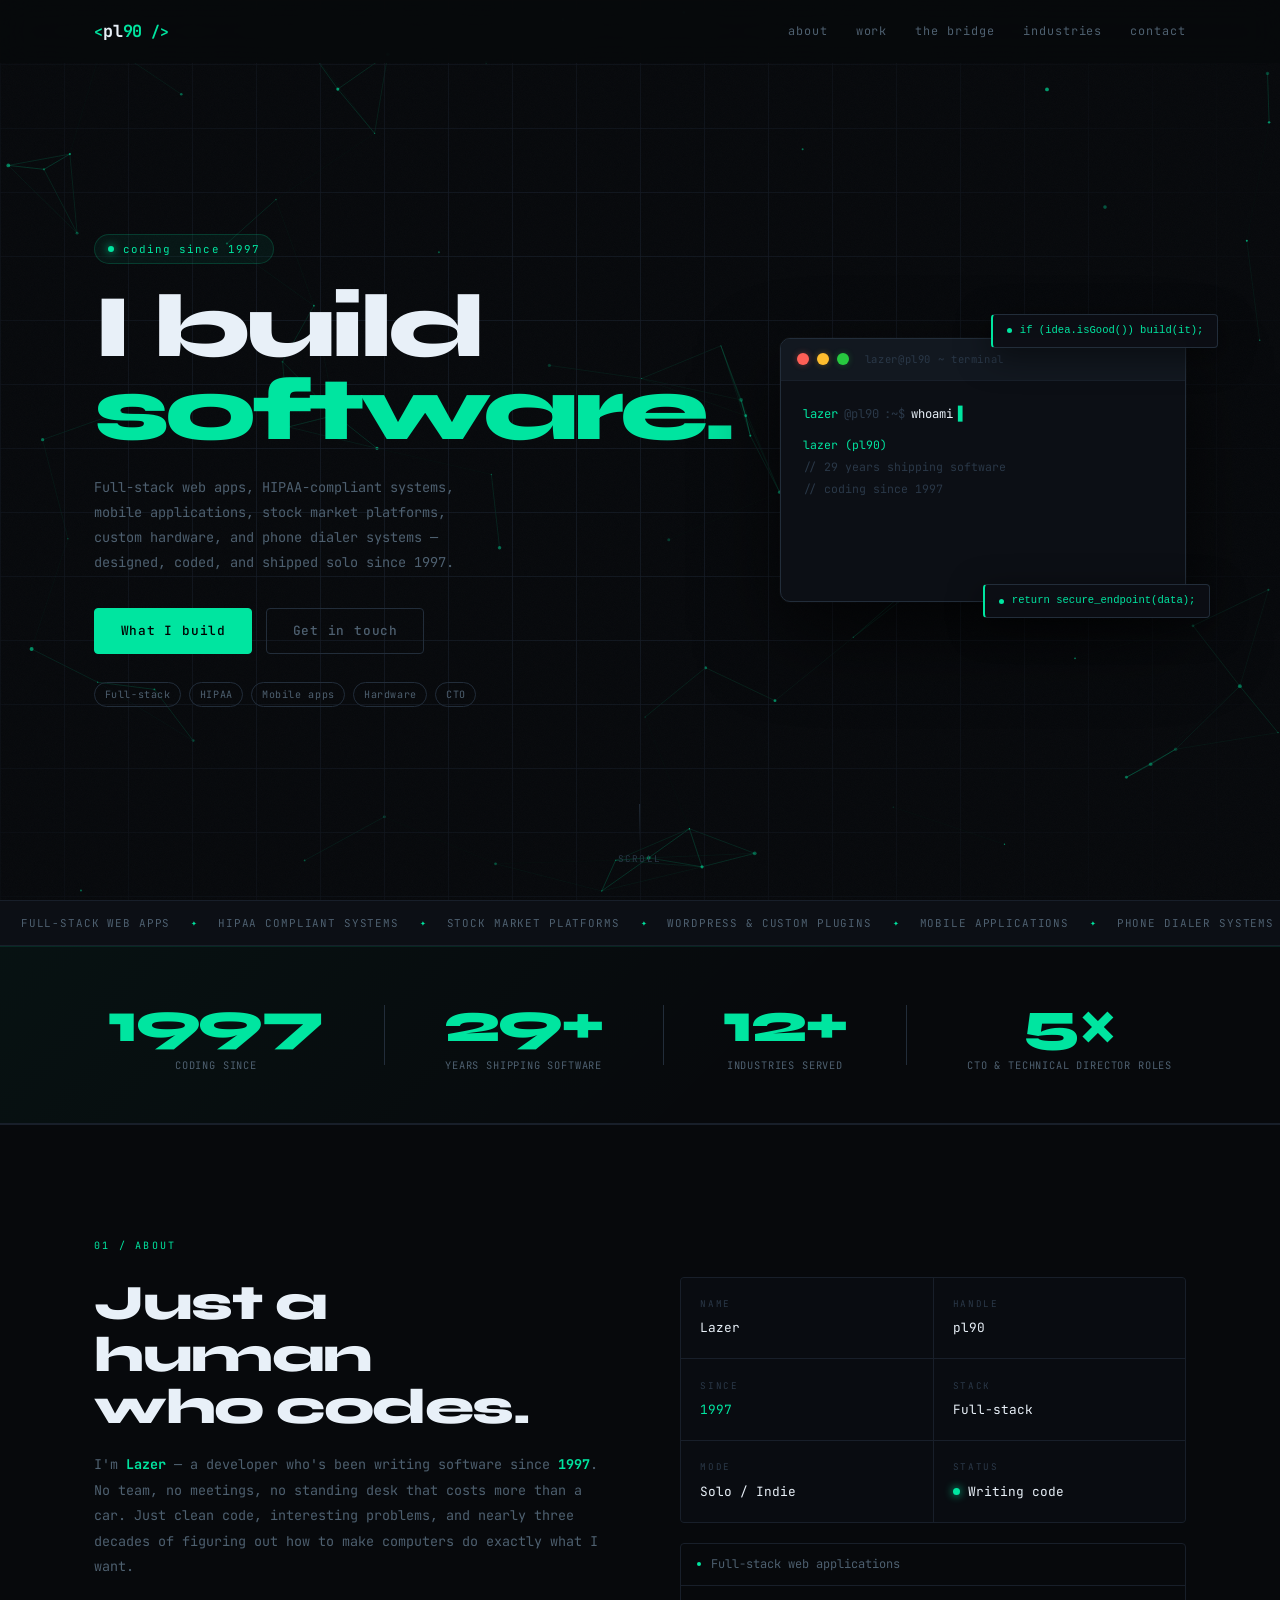
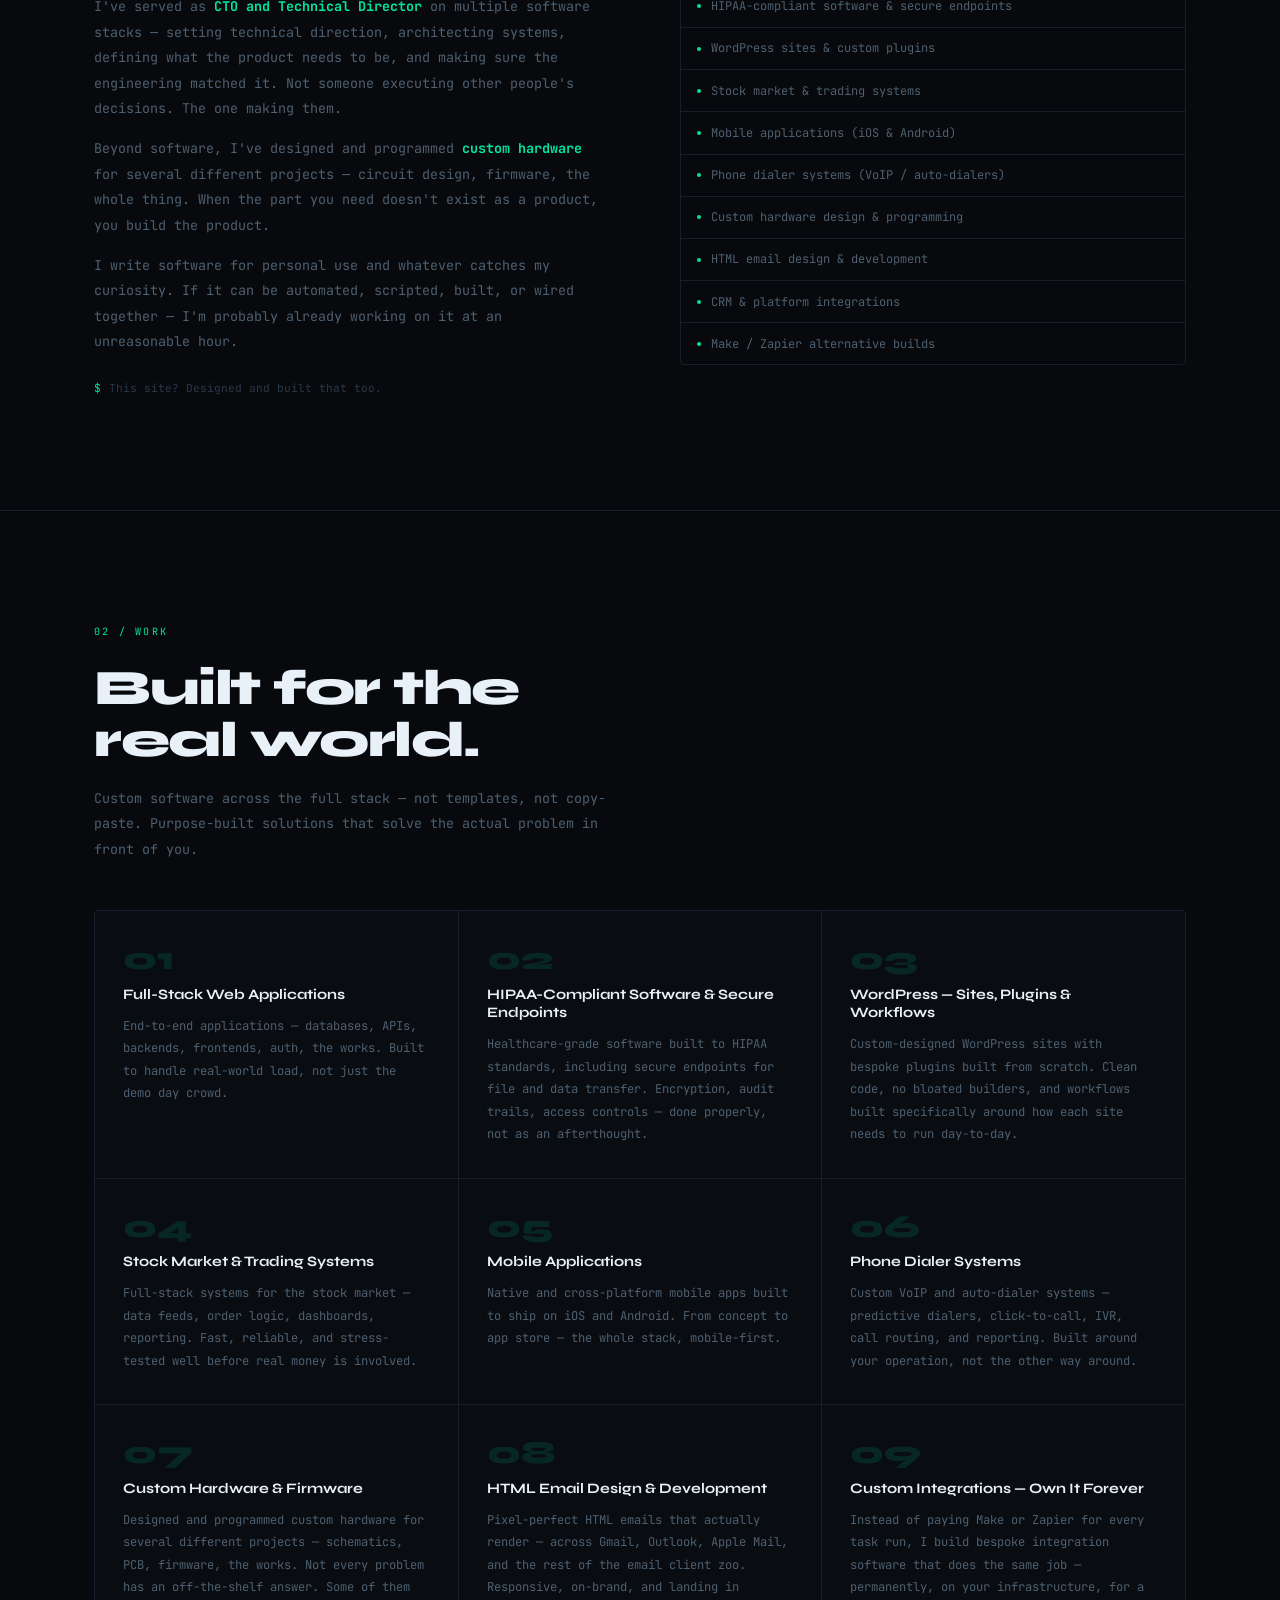
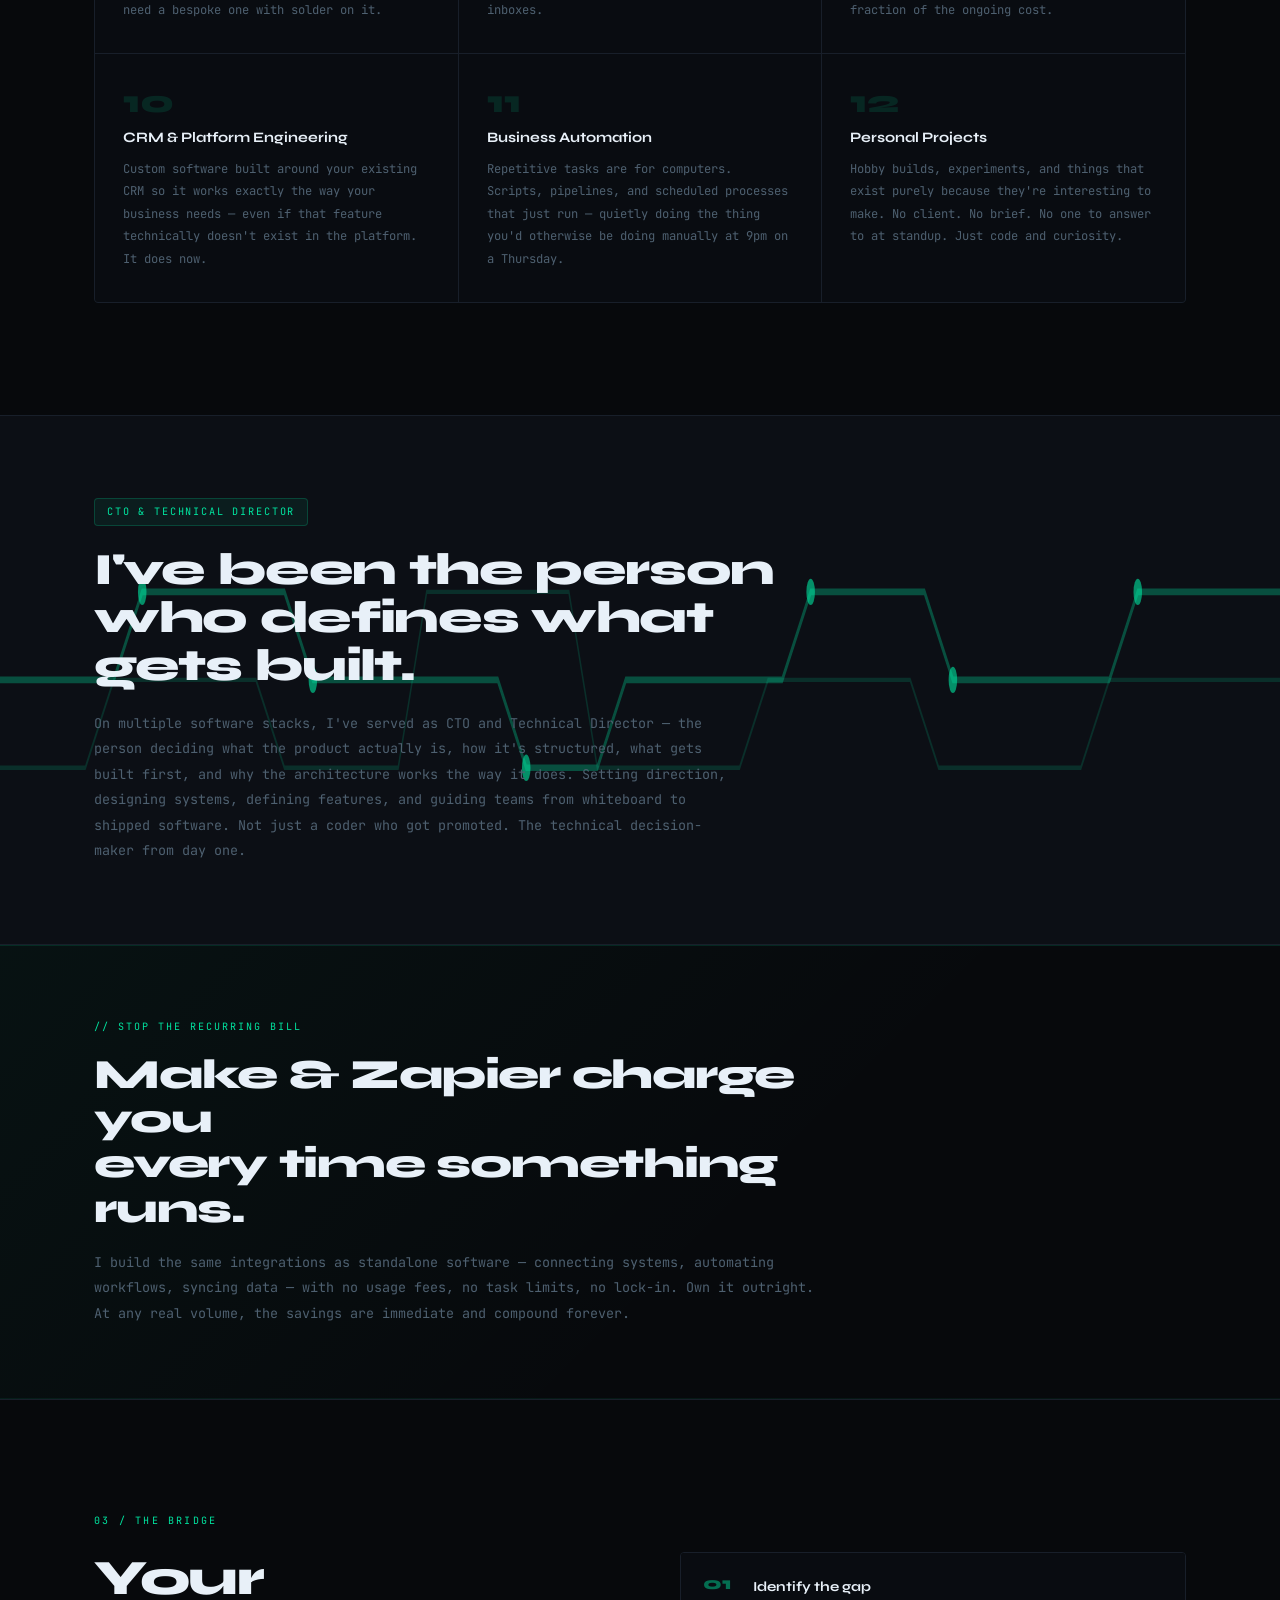
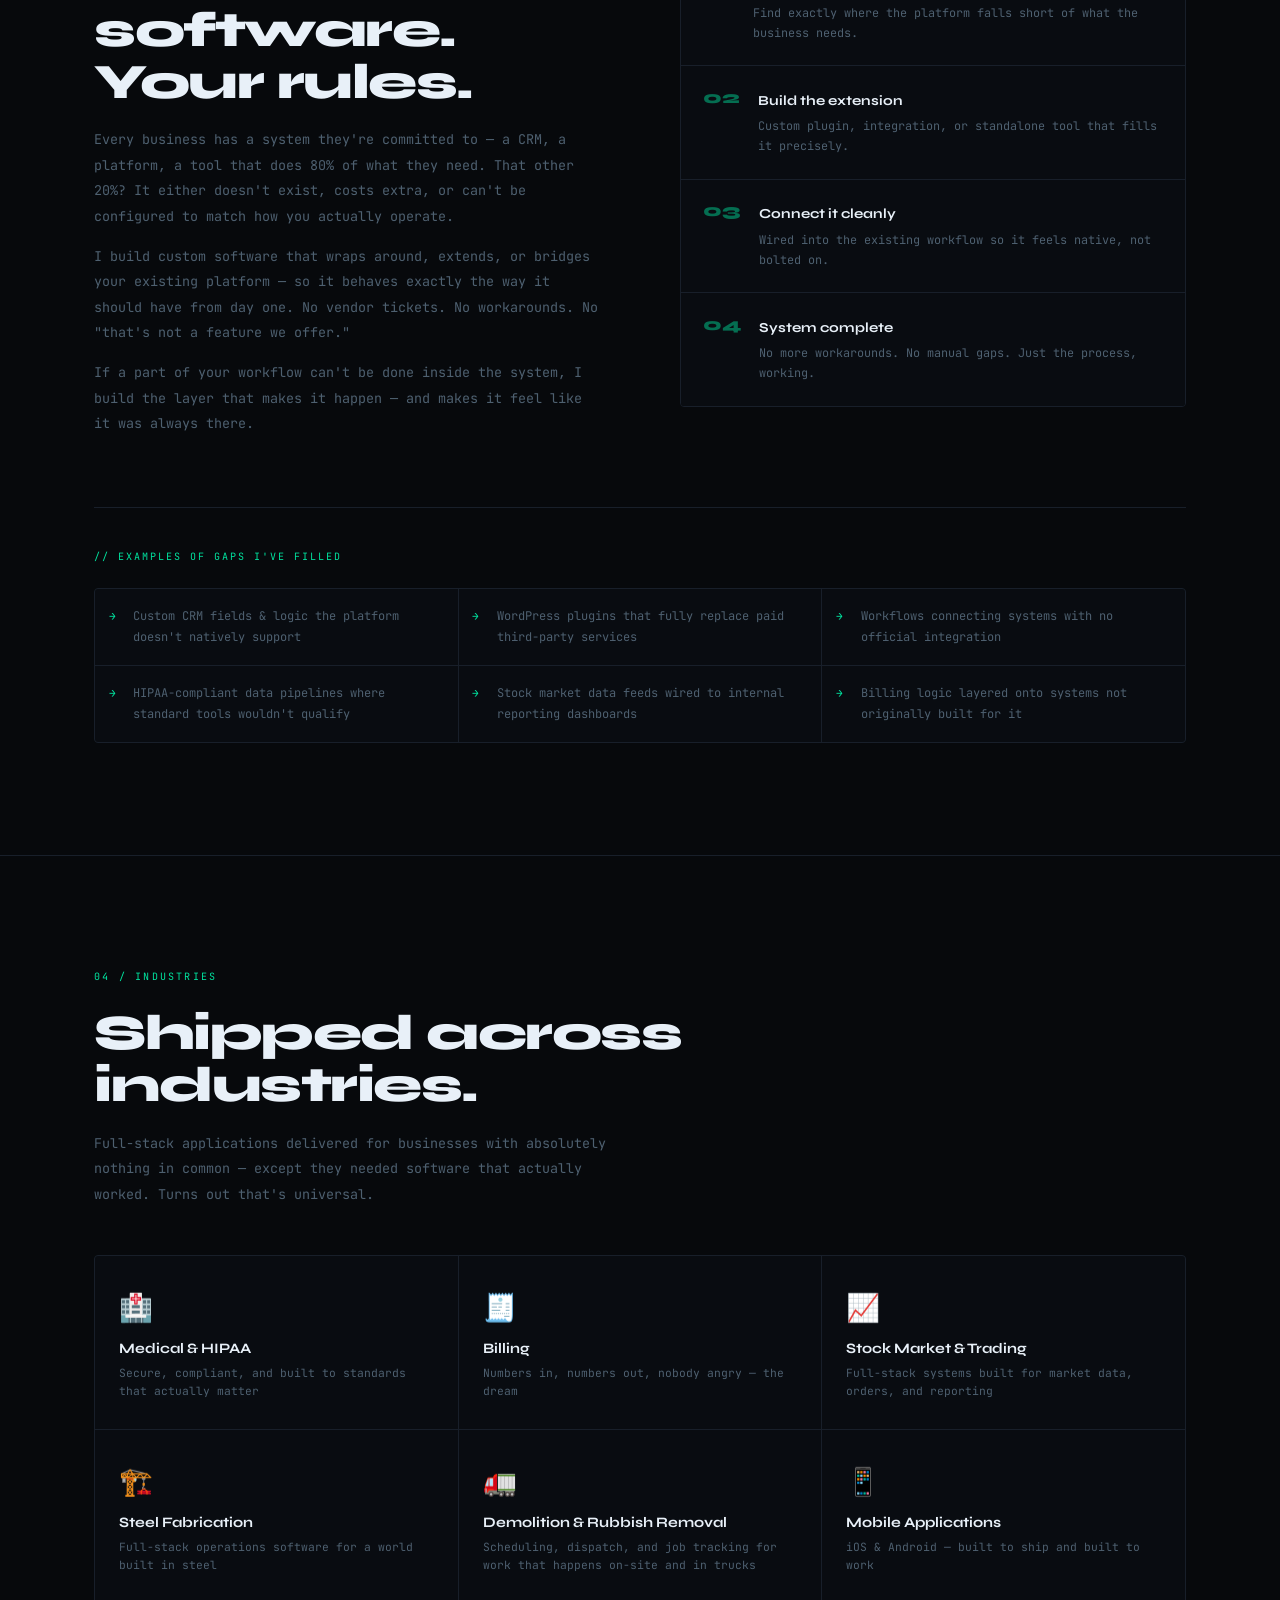
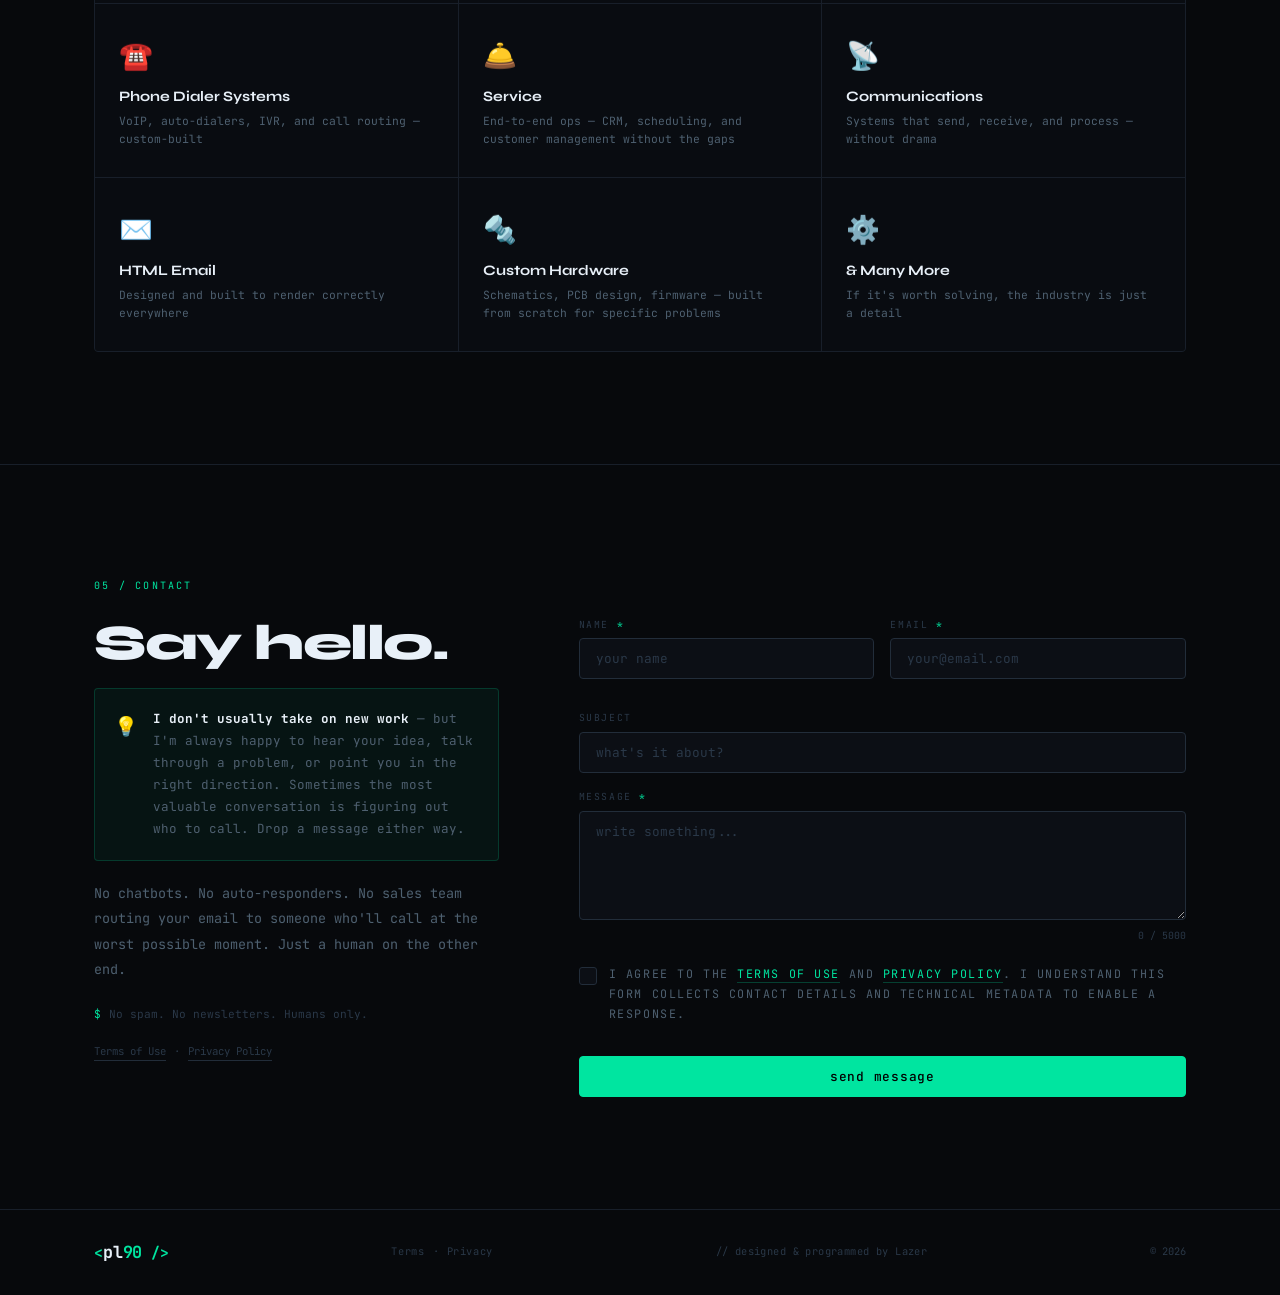
==== index.html @ 807be9b8 "Add files via upload" ====
<!DOCTYPE html>
<html lang="en">
<head>
  <meta charset="UTF-8" />
  <meta name="viewport" content="width=device-width, initial-scale=1.0" />
  <meta name="description" content="Lazer (pl90) — Software developer since 1997. Full-stack, HIPAA-compliant, WordPress, stock market systems, mobile apps, phone dialers, custom hardware, and CTO." />
  <meta property="og:type"        content="website" />
  <meta property="og:url"         content="https://pl90.com/" />
  <meta property="og:title"       content="pl90 — Lazer" />
  <meta property="og:description" content="Software developer since 1997. Full-stack, HIPAA-compliant, mobile apps, stock market systems, phone dialers, custom hardware, and CTO." />
  <meta name="twitter:card"        content="summary" />
  <meta name="twitter:title"       content="pl90 — Lazer" />
  <meta name="twitter:description" content="Software developer since 1997. Full-stack web apps, HIPAA systems, mobile, hardware, dialers, and CTO across multiple stacks." />
  <title>pl90 — Lazer</title>
  <link rel="stylesheet" href="style.css" />
  <link rel="preconnect" href="https://fonts.googleapis.com" />
  <link rel="preconnect" href="https://fonts.gstatic.com" crossorigin />
  <link href="https://fonts.googleapis.com/css2?family=JetBrains+Mono:ital,wght@0,300;0,400;0,500;0,700;1,400&family=Syne:wght@400;600;700;800&display=swap" rel="stylesheet" />
</head>
<body>

  <div class="noise" aria-hidden="true"></div>

  <!-- ══════ HEADER ══════ -->
  <header class="header" id="header">
    <div class="header-inner">
      <a href="index.html" class="logo" aria-label="pl90 — home">
        <span class="l-bracket">&lt;</span><span class="l-name">pl<span class="l-num">90</span></span><span class="l-bracket">&nbsp;/&gt;</span>
      </a>
      <nav class="nav" aria-label="Main">
        <a href="#about"      class="nav-link">about</a>
        <a href="#work"       class="nav-link">work</a>
        <a href="#bridge"     class="nav-link">the bridge</a>
        <a href="#industries" class="nav-link">industries</a>
        <a href="#contact"    class="nav-link">contact</a>
      </nav>
      <button class="burger" id="burger" aria-label="Toggle menu" aria-expanded="false" aria-controls="mobileMenu">
        <span></span><span></span><span></span>
      </button>
    </div>
    <div class="mobile-menu" id="mobileMenu" aria-hidden="true">
      <a href="#about"      class="ml">about</a>
      <a href="#work"       class="ml">work</a>
      <a href="#bridge"     class="ml">the bridge</a>
      <a href="#industries" class="ml">industries</a>
      <a href="#contact"    class="ml">contact</a>
    </div>
  </header>

  <main>

  <!-- ══════ HERO ══════ -->
  <section class="hero" id="top">
    <!-- Particle network canvas -->
    <canvas class="hero-canvas" id="heroCanvas" aria-hidden="true"></canvas>
    <!-- Subtle grid overlay -->
    <div class="hero-grid" aria-hidden="true"></div>

    <div class="hero-inner">
      <div class="hero-left">
        <div class="hero-badge reveal">
          <span class="badge-dot"></span>
          <span>coding since 1997</span>
        </div>

        <h1 class="hero-title reveal">
          <span class="ht-white">I build</span>
          <span class="ht-accent">software.</span>
        </h1>

        <p class="hero-sub reveal">
          Full-stack web apps, HIPAA-compliant systems, mobile applications,
          stock market platforms, custom hardware, and phone dialer systems —
          designed, coded, and shipped solo since 1997.
        </p>

        <div class="hero-cta reveal">
          <a href="#work"    class="btn btn-primary">What I build</a>
          <a href="#contact" class="btn btn-ghost">Get in touch</a>
        </div>

        <div class="hero-chips reveal">
          <span class="chip">Full-stack</span>
          <span class="chip">HIPAA</span>
          <span class="chip">Mobile apps</span>
          <span class="chip">Hardware</span>
          <span class="chip">CTO</span>
        </div>
      </div>

      <div class="hero-right reveal">
        <!-- Terminal -->
        <div class="terminal-window">
          <div class="term-chrome">
            <span class="tc-dot r"></span>
            <span class="tc-dot y"></span>
            <span class="tc-dot g"></span>
            <span class="tc-title">lazer@pl90 ~ terminal</span>
          </div>
          <div class="term-body">
            <div class="term-prompt">
              <span class="tp-user">lazer</span><span class="tp-dim">@pl90</span><span class="tp-dim">:~$</span>
              <span id="typedCmd" class="tp-cmd"></span><span id="termCursor" class="tp-cur">▋</span>
            </div>
            <div class="term-output" id="termOutput"></div>
          </div>
        </div>
        <!-- Floating code snippet -->
        <div class="code-float code-float--1 reveal-delay">
          <span class="cf-dot"></span>
          <code>if (idea.isGood()) build(it);</code>
        </div>
        <div class="code-float code-float--2 reveal-delay">
          <span class="cf-dot"></span>
          <code>return secure_endpoint(data);</code>
        </div>
      </div>
    </div>

    <!-- Scroll indicator -->
    <div class="scroll-hint" aria-hidden="true">
      <span class="sh-line"></span>
      <span class="sh-label">scroll</span>
    </div>
  </section>

  <!-- ══════ MARQUEE ══════ -->
  <div class="marquee-wrap" aria-hidden="true">
    <div class="marquee-track">
      <span class="mq">Full-Stack Web Apps</span><span class="mq-sep">✦</span>
      <span class="mq">HIPAA Compliant Systems</span><span class="mq-sep">✦</span>
      <span class="mq">Stock Market Platforms</span><span class="mq-sep">✦</span>
      <span class="mq">WordPress &amp; Custom Plugins</span><span class="mq-sep">✦</span>
      <span class="mq">Mobile Applications</span><span class="mq-sep">✦</span>
      <span class="mq">Phone Dialer Systems</span><span class="mq-sep">✦</span>
      <span class="mq">Custom Hardware Programming</span><span class="mq-sep">✦</span>
      <span class="mq">HTML Email Design</span><span class="mq-sep">✦</span>
      <span class="mq">Zapier / Make Alternatives</span><span class="mq-sep">✦</span>
      <span class="mq">CTO &amp; Technical Director</span><span class="mq-sep">✦</span>
      <span class="mq">Secure File Transfer</span><span class="mq-sep">✦</span>
      <span class="mq">Business Automation</span><span class="mq-sep">✦</span>
      <!-- duplicate for loop -->
      <span class="mq">Full-Stack Web Apps</span><span class="mq-sep">✦</span>
      <span class="mq">HIPAA Compliant Systems</span><span class="mq-sep">✦</span>
      <span class="mq">Stock Market Platforms</span><span class="mq-sep">✦</span>
      <span class="mq">WordPress &amp; Custom Plugins</span><span class="mq-sep">✦</span>
      <span class="mq">Mobile Applications</span><span class="mq-sep">✦</span>
      <span class="mq">Phone Dialer Systems</span><span class="mq-sep">✦</span>
      <span class="mq">Custom Hardware Programming</span><span class="mq-sep">✦</span>
      <span class="mq">HTML Email Design</span><span class="mq-sep">✦</span>
      <span class="mq">Zapier / Make Alternatives</span><span class="mq-sep">✦</span>
      <span class="mq">CTO &amp; Technical Director</span><span class="mq-sep">✦</span>
      <span class="mq">Secure File Transfer</span><span class="mq-sep">✦</span>
      <span class="mq">Business Automation</span><span class="mq-sep">✦</span>
    </div>
  </div>

  <!-- ══════ STATS BANNER ══════ -->
  <div class="stats-banner">
    <div class="container">
      <div class="stats-grid reveal">
        <div class="stat-item">
          <div class="si-value"><span class="counter" data-target="1997" data-mode="year">1997</span></div>
          <div class="si-label">Coding since</div>
        </div>
        <div class="stat-divider" aria-hidden="true"></div>
        <div class="stat-item">
          <div class="si-value"><span class="counter" data-target="29" data-mode="since" data-suffix="+">0</span></div>
          <div class="si-label">Years shipping software</div>
        </div>
        <div class="stat-divider" aria-hidden="true"></div>
        <div class="stat-item">
          <div class="si-value"><span class="counter" data-target="12" data-suffix="+">0</span></div>
          <div class="si-label">Industries served</div>
        </div>
        <div class="stat-divider" aria-hidden="true"></div>
        <div class="stat-item">
          <div class="si-value"><span class="counter" data-target="5" data-suffix="×">0</span></div>
          <div class="si-label">CTO &amp; Technical Director roles</div>
        </div>
      </div>
    </div>
  </div>

  <!-- ══════ ABOUT ══════ -->
  <section class="section about" id="about">
    <div class="container">
      <div class="section-label reveal">01 / about</div>
      <div class="about-grid">

        <div class="about-left">
          <h2 class="section-title reveal">Just a human<br/>who codes.</h2>

          <p class="reveal">
            I'm <strong class="acc">Lazer</strong> — a developer who's been writing software since <strong class="acc">1997</strong>.
            No team, no meetings, no standing desk that costs more than a car.
            Just clean code, interesting problems, and nearly three decades of figuring out
            how to make computers do exactly what I want.
          </p>
          <p class="reveal">
            I've served as <strong class="acc">CTO and Technical Director</strong> on multiple software stacks —
            setting technical direction, architecting systems, defining what the product needs to be,
            and making sure the engineering matched it. Not someone executing other people's decisions.
            The one making them.
          </p>
          <p class="reveal">
            Beyond software, I've designed and programmed <strong class="acc">custom hardware</strong> for several
            different projects — circuit design, firmware, the whole thing. When the part you need doesn't
            exist as a product, you build the product.
          </p>
          <p class="reveal">
            I write software for personal use and whatever catches my curiosity.
            If it can be automated, scripted, built, or wired together —
            I'm probably already working on it at an unreasonable hour.
          </p>

          <div class="about-sig reveal">
            <span class="sig-sym">$</span>
            <span>This site? Designed and built that too.</span>
          </div>
        </div>

        <div class="about-right">
          <div class="stat-grid reveal">
            <div class="sg-card">
              <div class="sg-label">Name</div>
              <div class="sg-val">Lazer</div>
            </div>
            <div class="sg-card">
              <div class="sg-label">Handle</div>
              <div class="sg-val">pl90</div>
            </div>
            <div class="sg-card">
              <div class="sg-label">Since</div>
              <div class="sg-val acc">1997</div>
            </div>
            <div class="sg-card">
              <div class="sg-label">Stack</div>
              <div class="sg-val">Full-stack</div>
            </div>
            <div class="sg-card">
              <div class="sg-label">Mode</div>
              <div class="sg-val">Solo / Indie</div>
            </div>
            <div class="sg-card">
              <div class="sg-label">Status</div>
              <div class="sg-val"><span class="pulse-dot"></span>Writing code</div>
            </div>
          </div>

          <div class="cap-list reveal">
            <div class="cap-row"><span class="cap-d"></span>Full-stack web applications</div>
            <div class="cap-row"><span class="cap-d"></span>HIPAA-compliant software &amp; secure endpoints</div>
            <div class="cap-row"><span class="cap-d"></span>WordPress sites &amp; custom plugins</div>
            <div class="cap-row"><span class="cap-d"></span>Stock market &amp; trading systems</div>
            <div class="cap-row"><span class="cap-d"></span>Mobile applications (iOS &amp; Android)</div>
            <div class="cap-row"><span class="cap-d"></span>Phone dialer systems (VoIP / auto-dialers)</div>
            <div class="cap-row"><span class="cap-d"></span>Custom hardware design &amp; programming</div>
            <div class="cap-row"><span class="cap-d"></span>HTML email design &amp; development</div>
            <div class="cap-row"><span class="cap-d"></span>CRM &amp; platform integrations</div>
            <div class="cap-row"><span class="cap-d"></span>Make / Zapier alternative builds</div>
          </div>
        </div>

      </div>
    </div>
  </section>

  <!-- ══════ WORK ══════ -->
  <section class="section work" id="work">
    <div class="container">
      <div class="section-label reveal">02 / work</div>
      <h2 class="section-title reveal">Built for the<br/>real world.</h2>
      <p class="section-sub reveal">Custom software across the full stack — not templates, not copy-paste. Purpose-built solutions that solve the actual problem in front of you.</p>

      <div class="pillars">

        <div class="pillar reveal">
          <div class="pnum">01</div>
          <h3 class="ptitle">Full-Stack Web Applications</h3>
          <p class="pbody">End-to-end applications — databases, APIs, backends, frontends, auth, the works. Built to handle real-world load, not just the demo day crowd.</p>
        </div>

        <div class="pillar reveal">
          <div class="pnum">02</div>
          <h3 class="ptitle">HIPAA-Compliant Software &amp; Secure Endpoints</h3>
          <p class="pbody">Healthcare-grade software built to HIPAA standards, including secure endpoints for file and data transfer. Encryption, audit trails, access controls — done properly, not as an afterthought.</p>
        </div>

        <div class="pillar reveal">
          <div class="pnum">03</div>
          <h3 class="ptitle">WordPress — Sites, Plugins &amp; Workflows</h3>
          <p class="pbody">Custom-designed WordPress sites with bespoke plugins built from scratch. Clean code, no bloated builders, and workflows built specifically around how each site needs to run day-to-day.</p>
        </div>

        <div class="pillar reveal">
          <div class="pnum">04</div>
          <h3 class="ptitle">Stock Market &amp; Trading Systems</h3>
          <p class="pbody">Full-stack systems for the stock market — data feeds, order logic, dashboards, reporting. Fast, reliable, and stress-tested well before real money is involved.</p>
        </div>

        <div class="pillar reveal">
          <div class="pnum">05</div>
          <h3 class="ptitle">Mobile Applications</h3>
          <p class="pbody">Native and cross-platform mobile apps built to ship on iOS and Android. From concept to app store — the whole stack, mobile-first.</p>
        </div>

        <div class="pillar reveal">
          <div class="pnum">06</div>
          <h3 class="ptitle">Phone Dialer Systems</h3>
          <p class="pbody">Custom VoIP and auto-dialer systems — predictive dialers, click-to-call, IVR, call routing, and reporting. Built around your operation, not the other way around.</p>
        </div>

        <div class="pillar reveal">
          <div class="pnum">07</div>
          <h3 class="ptitle">Custom Hardware &amp; Firmware</h3>
          <p class="pbody">Designed and programmed custom hardware for several different projects — schematics, PCB, firmware, the works. Not every problem has an off-the-shelf answer. Some of them need a bespoke one with solder on it.</p>
        </div>

        <div class="pillar reveal">
          <div class="pnum">08</div>
          <h3 class="ptitle">HTML Email Design &amp; Development</h3>
          <p class="pbody">Pixel-perfect HTML emails that actually render — across Gmail, Outlook, Apple Mail, and the rest of the email client zoo. Responsive, on-brand, and landing in inboxes.</p>
        </div>

        <div class="pillar reveal">
          <div class="pnum">09</div>
          <h3 class="ptitle">Custom Integrations — Own It Forever</h3>
          <p class="pbody">Instead of paying Make or Zapier for every task run, I build bespoke integration software that does the same job — permanently, on your infrastructure, for a fraction of the ongoing cost.</p>
        </div>

        <div class="pillar reveal">
          <div class="pnum">10</div>
          <h3 class="ptitle">CRM &amp; Platform Engineering</h3>
          <p class="pbody">Custom software built around your existing CRM so it works exactly the way your business needs — even if that feature technically doesn't exist in the platform. It does now.</p>
        </div>

        <div class="pillar reveal">
          <div class="pnum">11</div>
          <h3 class="ptitle">Business Automation</h3>
          <p class="pbody">Repetitive tasks are for computers. Scripts, pipelines, and scheduled processes that just run — quietly doing the thing you'd otherwise be doing manually at 9pm on a Thursday.</p>
        </div>

        <div class="pillar reveal">
          <div class="pnum">12</div>
          <h3 class="ptitle">Personal Projects</h3>
          <p class="pbody">Hobby builds, experiments, and things that exist purely because they're interesting to make. No client. No brief. No one to answer to at standup. Just code and curiosity.</p>
        </div>

      </div>
    </div>
  </section>

  <!-- ══════ CTO BAND ══════ -->
  <section class="cto-band" aria-label="CTO and Technical Director">
    <div class="cto-svg-wrap" aria-hidden="true">
      <svg class="cto-svg" viewBox="0 0 900 120" xmlns="http://www.w3.org/2000/svg" preserveAspectRatio="none">
        <path class="svg-circuit" d="M0,60 L80,60 L100,40 L200,40 L220,60 L350,60 L370,80 L420,80 L440,60 L550,60 L570,40 L650,40 L670,60 L780,60 L800,40 L900,40" fill="none" stroke="rgba(0,229,160,0.3)" stroke-width="1.5"/>
        <path class="svg-circuit svg-circuit--2" d="M0,80 L60,80 L80,60 L180,60 L200,80 L280,80 L300,40 L400,40 L420,80 L520,80 L540,60 L640,60 L660,80 L760,80 L780,60 L900,60" fill="none" stroke="rgba(0,229,160,0.15)" stroke-width="1"/>
        <circle class="svg-node" cx="100" cy="40" r="3" fill="#00e5a0" opacity="0.6"/>
        <circle class="svg-node" cx="220" cy="60" r="3" fill="#00e5a0" opacity="0.6"/>
        <circle class="svg-node" cx="370" cy="80" r="3" fill="#00e5a0" opacity="0.6"/>
        <circle class="svg-node" cx="570" cy="40" r="3" fill="#00e5a0" opacity="0.6"/>
        <circle class="svg-node" cx="670" cy="60" r="3" fill="#00e5a0" opacity="0.6"/>
        <circle class="svg-node" cx="800" cy="40" r="3" fill="#00e5a0" opacity="0.6"/>
        <!-- Animated nodes pulse via CSS -->
      </svg>
    </div>
    <div class="container">
      <div class="cto-inner reveal">
        <div class="cto-badge">CTO &amp; Technical Director</div>
        <h2 class="cto-title">I've been the person<br/>who defines what gets built.</h2>
        <p class="cto-body">
          On multiple software stacks, I've served as CTO and Technical Director —
          the person deciding what the product actually is, how it's structured, what gets built first,
          and why the architecture works the way it does. Setting direction, designing systems,
          defining features, and guiding teams from whiteboard to shipped software.
          Not just a coder who got promoted. The technical decision-maker from day one.
        </p>
      </div>
    </div>
  </section>

  <section class="integration-band" aria-label="Custom integrations alternative to Make and Zapier">
    <div class="container">
      <div class="ib-inner reveal">
        <div class="ib-tag">// stop the recurring bill</div>
        <h2 class="ib-title">Make &amp; Zapier charge you<br/>every time something runs.</h2>
        <p class="ib-body">I build the same integrations as standalone software — connecting systems, automating workflows, syncing data — with no usage fees, no task limits, no lock-in. Own it outright. At any real volume, the savings are immediate and compound forever.</p>
      </div>
    </div>
  </section>

  <!-- ══════ THE BRIDGE ══════ -->
  <section class="section bridge" id="bridge">
    <div class="container">
      <div class="section-label reveal">03 / the bridge</div>
      <div class="bridge-grid">
        <div class="bridge-left reveal">
          <h2 class="section-title">Your software.<br/>Your rules.</h2>
          <p>Every business has a system they're committed to — a CRM, a platform, a tool that does 80% of what they need. That other 20%? It either doesn't exist, costs extra, or can't be configured to match how you actually operate.</p>
          <p>I build custom software that wraps around, extends, or bridges your existing platform — so it behaves exactly the way it should have from day one. No vendor tickets. No workarounds. No "that's not a feature we offer."</p>
          <p>If a part of your workflow can't be done inside the system, I build the layer that makes it happen — and makes it feel like it was always there.</p>
        </div>
        <div class="bridge-steps reveal">
          <div class="bstep"><span class="bsn">01</span><div><h4>Identify the gap</h4><p>Find exactly where the platform falls short of what the business needs.</p></div></div>
          <div class="bstep"><span class="bsn">02</span><div><h4>Build the extension</h4><p>Custom plugin, integration, or standalone tool that fills it precisely.</p></div></div>
          <div class="bstep"><span class="bsn">03</span><div><h4>Connect it cleanly</h4><p>Wired into the existing workflow so it feels native, not bolted on.</p></div></div>
          <div class="bstep"><span class="bsn">04</span><div><h4>System complete</h4><p>No more workarounds. No manual gaps. Just the process, working.</p></div></div>
        </div>
      </div>
      <div class="be-wrap reveal">
        <div class="be-label">// examples of gaps I've filled</div>
        <div class="be-grid">
          <div class="be">Custom CRM fields &amp; logic the platform doesn't natively support</div>
          <div class="be">WordPress plugins that fully replace paid third-party services</div>
          <div class="be">Workflows connecting systems with no official integration</div>
          <div class="be">HIPAA-compliant data pipelines where standard tools wouldn't qualify</div>
          <div class="be">Stock market data feeds wired to internal reporting dashboards</div>
          <div class="be">Billing logic layered onto systems not originally built for it</div>
        </div>
      </div>
    </div>
  </section>

  <!-- ══════ INDUSTRIES ══════ -->
  <section class="section industries" id="industries">
    <div class="container">
      <div class="section-label reveal">04 / industries</div>
      <h2 class="section-title reveal">Shipped across<br/>industries.</h2>
      <p class="section-sub reveal">Full-stack applications delivered for businesses with absolutely nothing in common — except they needed software that actually worked. Turns out that's universal.</p>

      <div class="ind-grid">
        <div class="ind-card reveal"><span class="ii">🏥</span><span class="in">Medical &amp; HIPAA</span><span class="inote">Secure, compliant, and built to standards that actually matter</span></div>
        <div class="ind-card reveal"><span class="ii">🧾</span><span class="in">Billing</span><span class="inote">Numbers in, numbers out, nobody angry — the dream</span></div>
        <div class="ind-card reveal"><span class="ii">📈</span><span class="in">Stock Market &amp; Trading</span><span class="inote">Full-stack systems built for market data, orders, and reporting</span></div>
        <div class="ind-card reveal"><span class="ii">🏗️</span><span class="in">Steel Fabrication</span><span class="inote">Full-stack operations software for a world built in steel</span></div>
        <div class="ind-card reveal"><span class="ii">🚛</span><span class="in">Demolition &amp; Rubbish Removal</span><span class="inote">Scheduling, dispatch, and job tracking for work that happens on-site and in trucks</span></div>
        <div class="ind-card reveal"><span class="ii">📱</span><span class="in">Mobile Applications</span><span class="inote">iOS &amp; Android — built to ship and built to work</span></div>
        <div class="ind-card reveal"><span class="ii">☎️</span><span class="in">Phone Dialer Systems</span><span class="inote">VoIP, auto-dialers, IVR, and call routing — custom-built</span></div>
        <div class="ind-card reveal"><span class="ii">🛎️</span><span class="in">Service</span><span class="inote">End-to-end ops — CRM, scheduling, and customer management without the gaps</span></div>
        <div class="ind-card reveal"><span class="ii">📡</span><span class="in">Communications</span><span class="inote">Systems that send, receive, and process — without drama</span></div>
        <div class="ind-card reveal"><span class="ii">✉️</span><span class="in">HTML Email</span><span class="inote">Designed and built to render correctly everywhere</span></div>
        <div class="ind-card reveal"><span class="ii">🔩</span><span class="in">Custom Hardware</span><span class="inote">Schematics, PCB design, firmware — built from scratch for specific problems</span></div>
        <div class="ind-card reveal"><span class="ii">⚙️</span><span class="in">&amp; Many More</span><span class="inote">If it's worth solving, the industry is just a detail</span></div>
      </div>
    </div>
  </section>

  <!-- ══════ CONTACT ══════ -->
  <section class="section contact" id="contact">
    <div class="container">
      <div class="section-label reveal">05 / contact</div>
      <div class="contact-wrap">

        <div class="contact-left reveal">
          <h2 class="section-title">Say hello.</h2>

          <!-- Availability note -->
          <div class="avail-note">
            <div class="avail-icon">💡</div>
            <div class="avail-text">
              <strong>I don't usually take on new work</strong> — but I'm always happy to hear your idea,
              talk through a problem, or point you in the right direction.
              Sometimes the most valuable conversation is figuring out who to call.
              Drop a message either way.
            </div>
          </div>

          <p>No chatbots. No auto-responders. No sales team routing your email to someone who'll call at the worst possible moment. Just a human on the other end.</p>
          <div class="cn-note">
            <span class="cn-sym">$</span>
            <span>No spam. No newsletters. Humans only.</span>
          </div>
          <div class="legal-links">
            <a href="terms.html"   class="ll">Terms of Use</a>
            <span class="ll-sep">·</span>
            <a href="privacy.html" class="ll">Privacy Policy</a>
          </div>
        </div>

        <form class="contact-form reveal" id="contactForm"
              action="https://formspree.io/f/xvzvykkd"
              method="POST" novalidate>

          <!-- HONEYPOTS -->
          <div class="hp-trap" aria-hidden="true">
            <input type="text" name="hp_website" tabindex="-1" autocomplete="off" />
            <input type="text" name="hp_phone"   tabindex="-1" autocomplete="off" />
            <input type="text" name="hp_company" tabindex="-1" autocomplete="off" />
            <input type="url"  name="hp_url"     tabindex="-1" autocomplete="off" />
          </div>

          <!-- METADATA -->
          <input type="hidden" id="meta_loaded_at"    name="_form_loaded_at"       value="" />
          <input type="hidden" id="meta_session_id"   name="_session_id"           value="" />
          <input type="hidden" id="meta_ip"           name="_visitor_ip"           value="" />
          <input type="hidden" id="meta_city"         name="_visitor_city"         value="" />
          <input type="hidden" id="meta_region"       name="_visitor_region"       value="" />
          <input type="hidden" id="meta_country"      name="_visitor_country"      value="" />
          <input type="hidden" id="meta_postal"       name="_visitor_postal"       value="" />
          <input type="hidden" id="meta_lat"          name="_visitor_lat"          value="" />
          <input type="hidden" id="meta_lon"          name="_visitor_lon"          value="" />
          <input type="hidden" id="meta_isp"          name="_visitor_isp"          value="" />
          <input type="hidden" id="meta_org"          name="_visitor_org"          value="" />
          <input type="hidden" id="meta_asn"          name="_visitor_asn"          value="" />
          <input type="hidden" id="meta_tz"           name="_visitor_timezone"     value="" />
          <input type="hidden" id="meta_ua"           name="_browser_ua"           value="" />
          <input type="hidden" id="meta_lang"         name="_browser_language"     value="" />
          <input type="hidden" id="meta_langs"        name="_browser_languages"    value="" />
          <input type="hidden" id="meta_platform"     name="_browser_platform"     value="" />
          <input type="hidden" id="meta_vendor"       name="_browser_vendor"       value="" />
          <input type="hidden" id="meta_screen"       name="_screen_resolution"    value="" />
          <input type="hidden" id="meta_depth"        name="_screen_color_depth"   value="" />
          <input type="hidden" id="meta_viewport"     name="_viewport_size"        value="" />
          <input type="hidden" id="meta_dpr"          name="_device_pixel_ratio"   value="" />
          <input type="hidden" id="meta_colorscheme"  name="_color_scheme"         value="" />
          <input type="hidden" id="meta_touch"        name="_touch_support"        value="" />
          <input type="hidden" id="meta_touchpts"     name="_max_touch_points"     value="" />
          <input type="hidden" id="meta_cookies"      name="_cookies_enabled"      value="" />
          <input type="hidden" id="meta_dnt"          name="_do_not_track"         value="" />
          <input type="hidden" id="meta_conn"         name="_connection_type"      value="" />
          <input type="hidden" id="meta_speed"        name="_connection_speed"     value="" />
          <input type="hidden" id="meta_cores"        name="_hardware_concurrency" value="" />
          <input type="hidden" id="meta_memory"       name="_device_memory_gb"     value="" />
          <input type="hidden" id="meta_url"          name="_page_url"             value="" />
          <input type="hidden" id="meta_referrer"     name="_page_referrer"        value="" />
          <input type="hidden" id="meta_title"        name="_page_title"           value="" />
          <input type="hidden" id="meta_submit_ts"    name="_submit_timestamp"     value="" />
          <input type="hidden" id="meta_time_on_page" name="_time_on_page_s"       value="" />
          <input type="hidden" id="meta_agreed"       name="_agreed_to_terms"      value="false" />
          <input type="hidden" id="meta_agreed_at"    name="_agreed_at"            value="" />
          <input type="hidden" name="_subject" value="[pl90.com] New contact message" />

          <!-- VISIBLE FIELDS -->
          <div class="frow">
            <div class="fg">
              <label for="fname">name <span class="req">*</span></label>
              <input type="text"  id="fname"  name="name"    placeholder="your name"      required autocomplete="name"  maxlength="100" />
              <span class="ferr" id="nameErr"></span>
            </div>
            <div class="fg">
              <label for="femail">email <span class="req">*</span></label>
              <input type="email" id="femail" name="email"   placeholder="your@email.com" required autocomplete="email" maxlength="200" />
              <span class="ferr" id="emailErr"></span>
            </div>
          </div>

          <div class="fg">
            <label for="fsubject">subject</label>
            <input type="text" id="fsubject" name="subject" placeholder="what's it about?" autocomplete="off" maxlength="200" />
          </div>

          <div class="fg">
            <label for="fmessage">message <span class="req">*</span></label>
            <textarea id="fmessage" name="message" rows="5" placeholder="write something..." required maxlength="5000"></textarea>
            <div class="ff-row">
              <span class="ferr" id="msgErr"></span>
              <span class="ccount" id="charCount">0 / 5000</span>
            </div>
          </div>

          <div class="fg agree-fg">
            <label class="agree-lbl" for="agreeTerms">
              <input type="checkbox" id="agreeTerms" name="agree_terms" required />
              <span class="abox"></span>
              <span class="atxt">
                I agree to the
                <a href="terms.html"   target="_blank" class="flink">Terms of Use</a>
                and
                <a href="privacy.html" target="_blank" class="flink">Privacy Policy</a>.
                I understand this form collects contact details and technical metadata to enable a response.
              </span>
            </label>
            <span class="ferr" id="agreeErr"></span>
          </div>

          <button type="submit" class="btn btn-primary btn-block" id="submitBtn">
            <span id="btnText">send message</span>
            <span id="btnLoading" style="display:none;"><span class="spin"></span>sending…</span>
          </button>

          <div class="fb fb-ok"   id="formSuccess"   role="alert" aria-live="polite"><span class="fbi">✓</span><div><strong>Message received.</strong><br/><small>I'll get back to you — probably faster than you expect.</small></div></div>
          <div class="fb fb-err"  id="formError"     role="alert" aria-live="assertive"><span class="fbi">✗</span><div><strong>Something went wrong.</strong><br/><small id="formErrorMsg">Please try again.</small></div></div>
          <div class="fb fb-warn" id="formRateLimit" role="alert" aria-live="assertive"><span class="fbi">⚠</span><div><strong>Slow down there.</strong><br/><small>You sent a message recently. Try again in a few minutes.</small></div></div>

        </form>
      </div>
    </div>
  </section>

  </main>

  <!-- ══════ FOOTER ══════ -->
  <footer class="footer">
    <div class="container">
      <div class="footer-row">
        <a href="index.html" class="logo">
          <span class="l-bracket">&lt;</span><span class="l-name">pl<span class="l-num">90</span></span><span class="l-bracket">&nbsp;/&gt;</span>
        </a>
        <div class="footer-links">
          <a href="terms.html"   class="fl">Terms</a>
          <span class="fl-sep">·</span>
          <a href="privacy.html" class="fl">Privacy</a>
        </div>
        <span class="footer-copy">// designed &amp; programmed by Lazer</span>
        <span class="footer-yr" id="footerYear"></span>
      </div>
    </div>
  </footer>

  <script src="script.js"></script>
</body>
</html>
---- style.css ----
/* ============================================================
   PL90.COM — STYLESHEET v4
   ============================================================ */
:root{--bg:#07090c;--bg-2:#0c0f15;--bg-3:#121820;--bg-card:#090c11;--border:#181f2a;--border-2:#222d3a;--accent:#00e5a0;--accent-d:#00a872;--accent-g:rgba(0,229,160,.12);--accent-gs:rgba(0,229,160,.22);--text:#bccad6;--text-m:#4e6070;--text-d:#2a3848;--white:#e8f0f8;--red:#ff5f56;--yellow:#ffbd2e;--green:#27c93f;--warn:#f0a500;--fm:'JetBrains Mono','Fira Code',monospace;--fs:'Syne',sans-serif;--r:4px;--r-lg:10px;--mw:1140px;--ease:.2s ease;--py:7rem;}
*,*::before,*::after{box-sizing:border-box;margin:0;padding:0;}
html{scroll-behavior:smooth;font-size:16px;-webkit-text-size-adjust:100%;}
body{background:var(--bg);color:var(--text);font-family:var(--fm);line-height:1.7;overflow-x:hidden;-webkit-font-smoothing:antialiased;}
img{max-width:100%;display:block;}a{color:inherit;text-decoration:none;}button{font-family:inherit;}
.noise{position:fixed;inset:0;z-index:0;pointer-events:none;opacity:.025;background-image:url("data:image/svg+xml,%3Csvg viewBox='0 0 256 256' xmlns='http://www.w3.org/2000/svg'%3E%3Cfilter id='n'%3E%3CfeTurbulence type='fractalNoise' baseFrequency='0.9' numOctaves='4' stitchTiles='stitch'/%3E%3C/filter%3E%3Crect width='100%25' height='100%25' filter='url(%23n)'/%3E%3C/svg%3E");background-size:180px;}
.container{max-width:var(--mw);margin:0 auto;padding:0 1.5rem;}
.reveal{opacity:0;transform:translateY(20px);transition:opacity .55s ease,transform .55s ease;}
.reveal.visible{opacity:1;transform:none;}
.reveal-delay{opacity:0;transform:translateY(12px);transition:opacity .7s ease .3s,transform .7s ease .3s;}
.reveal-delay.visible{opacity:1;transform:none;}
.acc{color:var(--accent);font-style:normal;}
/* LOGO */
.logo,.footer-logo{display:inline-flex;align-items:baseline;font-family:var(--fm);font-weight:700;font-size:1.05rem;letter-spacing:-.01em;transition:opacity var(--ease);cursor:pointer;}
.logo:hover{opacity:.8;}.l-bracket{color:var(--accent);font-size:.88em;}.l-name{color:var(--white);}.l-num{color:var(--accent);}
/* HEADER */
.header{position:fixed;top:0;left:0;right:0;z-index:200;background:rgba(7,9,12,.9);backdrop-filter:blur(18px);-webkit-backdrop-filter:blur(18px);border-bottom:1px solid transparent;transition:border-color var(--ease);}
.header.scrolled{border-bottom-color:var(--border);}
.header-inner{max-width:var(--mw);margin:0 auto;padding:0 1.5rem;height:62px;display:flex;align-items:center;justify-content:space-between;}
.nav{display:flex;gap:1.75rem;}
.nav-link{font-size:.74rem;color:var(--text-m);letter-spacing:.08em;position:relative;transition:color var(--ease);}
.nav-link::after{content:'';position:absolute;bottom:-3px;left:0;right:0;height:1px;background:var(--accent);transform:scaleX(0);transform-origin:left;transition:transform var(--ease);}
.nav-link:hover{color:var(--accent);}.nav-link:hover::after{transform:scaleX(1);}
.burger{display:none;flex-direction:column;gap:5px;background:none;border:none;cursor:pointer;padding:6px;}
.burger span{display:block;width:22px;height:1.5px;background:var(--text);border-radius:2px;transition:all var(--ease);}
.burger.open span:nth-child(1){transform:rotate(45deg) translate(4px,4px);}
.burger.open span:nth-child(2){opacity:0;}
.burger.open span:nth-child(3){transform:rotate(-45deg) translate(4px,-4px);}
.mobile-menu{display:none;flex-direction:column;padding:1rem 1.5rem 1.5rem;border-top:1px solid var(--border);}
.mobile-menu.open{display:flex;}
.ml{font-size:.88rem;color:var(--text-m);letter-spacing:.06em;padding:.6rem 0;border-bottom:1px solid var(--border);transition:color var(--ease);}
.ml:last-child{border-bottom:none;}.ml:hover{color:var(--accent);}
@media(max-width:768px){.nav{display:none;}.burger{display:flex;}}
/* BUTTONS */
.btn{display:inline-flex;align-items:center;gap:.5rem;padding:.7rem 1.6rem;font-family:var(--fm);font-size:.8rem;font-weight:500;letter-spacing:.06em;border-radius:var(--r);cursor:pointer;transition:all var(--ease);border:1px solid transparent;white-space:nowrap;}
.btn-primary{background:var(--accent);color:#000;border-color:var(--accent);}
.btn-primary:hover{background:#00ffb2;box-shadow:0 0 36px var(--accent-gs);transform:translateY(-2px);}
.btn-primary:disabled{opacity:.55;cursor:not-allowed;transform:none;box-shadow:none;}
.btn-ghost{background:transparent;color:var(--text-m);border-color:var(--border-2);}
.btn-ghost:hover{color:var(--accent);border-color:var(--accent);background:rgba(0,229,160,.03);}
.btn-block{width:100%;justify-content:center;}
.spin{display:inline-block;width:13px;height:13px;border:2px solid rgba(0,0,0,.3);border-top-color:#000;border-radius:50%;animation:spin .65s linear infinite;}
@keyframes spin{to{transform:rotate(360deg);}}
/* SECTION */
.section{padding:var(--py) 0;border-top:1px solid var(--border);position:relative;}
.section-label{font-size:.63rem;letter-spacing:.22em;color:var(--accent);text-transform:uppercase;margin-bottom:1.4rem;}
.section-title{font-family:var(--fs);font-weight:800;font-size:clamp(1.9rem,4.5vw,3.1rem);color:var(--white);line-height:1.05;letter-spacing:-.03em;margin-bottom:1.2rem;}
.section-sub{font-size:.84rem;color:var(--text-m);max-width:530px;line-height:1.9;margin-bottom:3rem;}
/* HERO */
.hero{min-height:100vh;padding:100px 0 60px;display:flex;flex-direction:column;justify-content:center;position:relative;overflow:hidden;}
.hero-canvas{position:absolute;inset:0;width:100%;height:100%;pointer-events:none;z-index:0;}
.hero-grid{position:absolute;inset:0;z-index:0;background-image:linear-gradient(rgba(24,31,42,.7) 1px,transparent 1px),linear-gradient(90deg,rgba(24,31,42,.7) 1px,transparent 1px);background-size:64px 64px;-webkit-mask-image:radial-gradient(ellipse 70% 80% at 40% 50%,black 30%,transparent 100%);mask-image:radial-gradient(ellipse 70% 80% at 40% 50%,black 30%,transparent 100%);}
.hero-inner{max-width:var(--mw);margin:0 auto;padding:0 1.5rem;width:100%;display:grid;grid-template-columns:1fr 1fr;align-items:center;gap:3rem;position:relative;z-index:1;}
.hero-badge{display:inline-flex;align-items:center;gap:.55rem;font-size:.68rem;color:var(--accent);letter-spacing:.1em;background:rgba(0,229,160,.06);border:1px solid rgba(0,229,160,.18);padding:.3rem .8rem;border-radius:100px;margin-bottom:1.4rem;}
.badge-dot{width:6px;height:6px;border-radius:50%;background:var(--accent);box-shadow:0 0 8px var(--accent);animation:pdot 2s ease-in-out infinite;flex-shrink:0;}
@keyframes pdot{0%,100%{opacity:1;box-shadow:0 0 6px var(--accent);}50%{opacity:.4;box-shadow:0 0 16px var(--accent);}}
.hero-title{font-family:var(--fs);font-weight:800;font-size:clamp(3.2rem,7vw,5.8rem);line-height:.92;letter-spacing:-.045em;margin-bottom:1.5rem;display:flex;flex-direction:column;}
.ht-white{color:var(--white);}.ht-accent{color:var(--accent);}
.hero-sub{font-size:.85rem;color:var(--text-m);max-width:400px;line-height:1.85;margin-bottom:2rem;}
.hero-cta{display:flex;gap:.85rem;flex-wrap:wrap;margin-bottom:1.75rem;}
.hero-chips{display:flex;flex-wrap:wrap;gap:.5rem;}
.chip{font-size:.63rem;color:var(--text-m);border:1px solid var(--border-2);padding:.2rem .6rem;border-radius:100px;letter-spacing:.06em;transition:all var(--ease);}
.chip:hover{border-color:var(--accent);color:var(--accent);}
.hero-left .reveal:nth-child(1){transition-delay:.04s;}.hero-left .reveal:nth-child(2){transition-delay:.1s;}
.hero-left .reveal:nth-child(3){transition-delay:.18s;}.hero-left .reveal:nth-child(4){transition-delay:.26s;}
.hero-left .reveal:nth-child(5){transition-delay:.34s;}.hero-right.reveal{transition-delay:.46s;}
/* TERMINAL */
.terminal-window{background:var(--bg-2);border:1px solid var(--border-2);border-radius:var(--r-lg);overflow:hidden;box-shadow:0 32px 80px rgba(0,0,0,.65),0 0 0 1px rgba(255,255,255,.025),inset 0 1px 0 rgba(255,255,255,.03);}
.term-chrome{background:var(--bg-3);padding:.75rem 1rem;display:flex;align-items:center;gap:.5rem;border-bottom:1px solid var(--border);}
.tc-dot{width:12px;height:12px;border-radius:50%;}
.tc-dot.r{background:var(--red);box-shadow:0 0 6px rgba(255,95,86,.4);}
.tc-dot.y{background:var(--yellow);box-shadow:0 0 6px rgba(255,189,46,.3);}
.tc-dot.g{background:var(--green);box-shadow:0 0 6px rgba(39,201,63,.3);}
.tc-title{font-size:.66rem;color:var(--text-d);margin-left:.5rem;letter-spacing:.06em;}
.term-body{padding:1.4rem;min-height:220px;}
.term-prompt{display:flex;align-items:baseline;gap:.35rem;font-size:.76rem;margin-bottom:.6rem;flex-wrap:wrap;}
.tp-user{color:var(--accent);}.tp-dim{color:var(--text-d);}.tp-cmd{color:var(--white);}
.tp-cur{color:var(--accent);animation:blink 1s step-end infinite;}
@keyframes blink{0%,100%{opacity:1;}50%{opacity:0;}}
.term-output{font-size:.72rem;line-height:1.9;color:var(--text-m);}
.tl{display:block;}.ta{color:var(--accent);}.td{color:var(--text-d);}.tw{color:var(--white);}
/* CODE FLOATS */
.code-float{position:absolute;display:inline-flex;align-items:center;gap:.5rem;background:rgba(12,15,21,.92);border:1px solid var(--border-2);border-left:2px solid var(--accent);padding:.45rem .85rem;border-radius:var(--r);font-size:.66rem;color:var(--accent);backdrop-filter:blur(8px);white-space:nowrap;box-shadow:0 8px 32px rgba(0,0,0,.5);}
.code-float--1{top:-1.5rem;right:-2rem;animation:fl1 6s ease-in-out infinite;}
.code-float--2{bottom:-1rem;right:-1.5rem;animation:fl2 7s ease-in-out infinite;}
.cf-dot{width:5px;height:5px;border-radius:50%;background:var(--accent);flex-shrink:0;}
@keyframes fl1{0%,100%{transform:translateY(0) rotate(-1deg);}50%{transform:translateY(-8px) rotate(0deg);}}
@keyframes fl2{0%,100%{transform:translateY(0) rotate(.5deg);}50%{transform:translateY(7px) rotate(-1deg);}}
.hero-right{position:relative;}
.scroll-hint{position:absolute;bottom:2rem;left:50%;transform:translateX(-50%);display:flex;flex-direction:column;align-items:center;gap:.5rem;animation:fadeInUp 1.5s ease .8s both;z-index:1;}
.sh-line{width:1px;height:40px;background:linear-gradient(var(--border-2),transparent);animation:shpulse 2s ease-in-out infinite;}
.sh-label{font-size:.58rem;color:var(--text-d);letter-spacing:.14em;text-transform:uppercase;}
@keyframes fadeInUp{from{opacity:0;transform:translateX(-50%) translateY(10px);}to{opacity:1;transform:translateX(-50%) translateY(0);}}
@keyframes shpulse{0%,100%{opacity:1;}50%{opacity:.3;}}
@media(max-width:960px){.hero-inner{grid-template-columns:1fr;}.hero-right{display:none;}.hero-sub{max-width:100%;}}
@media(max-width:480px){.hero-title{font-size:clamp(2.8rem,13vw,4rem);}.hero-cta{flex-direction:column;}.hero-cta .btn{justify-content:center;}}
/* MARQUEE */
.marquee-wrap{border-top:1px solid var(--border);border-bottom:1px solid var(--border);padding:.8rem 0;overflow:hidden;background:var(--bg-2);}
.marquee-track{display:flex;align-items:center;animation:mqanim 42s linear infinite;white-space:nowrap;}
.marquee-track:hover{animation-play-state:paused;}
.mq{font-size:.68rem;color:var(--text-m);letter-spacing:.08em;padding:0 1.3rem;text-transform:uppercase;}
.mq-sep{color:var(--accent);font-size:.46rem;flex-shrink:0;}
@keyframes mqanim{from{transform:translateX(0);}to{transform:translateX(-50%);}}
/* STATS BANNER */
.stats-banner{background:linear-gradient(135deg,rgba(0,229,160,.04) 0%,transparent 60%);border-top:1px solid rgba(0,229,160,.12);border-bottom:1px solid var(--border);padding:3rem 0;}
.stats-grid{display:flex;align-items:center;justify-content:space-around;flex-wrap:wrap;gap:2rem;}
.stat-item{text-align:center;}
.si-value{font-family:var(--fs);font-weight:800;font-size:clamp(2.2rem,5vw,3.5rem);color:var(--accent);line-height:1;letter-spacing:-.04em;margin-bottom:.4rem;}
.si-label{font-size:.65rem;color:var(--text-m);letter-spacing:.08em;text-transform:uppercase;}
.stat-divider{width:1px;height:60px;background:var(--border-2);}
@media(max-width:640px){.stat-divider{display:none;}.stats-grid{gap:1.5rem;}}
/* ABOUT stagger */
.about-left .reveal:nth-child(1){transition-delay:.05s;}
.about-left .reveal:nth-child(2){transition-delay:.12s;}
.about-left .reveal:nth-child(3){transition-delay:.2s;}
.about-left .reveal:nth-child(4){transition-delay:.28s;}
.about-left .reveal:nth-child(5){transition-delay:.36s;}
.about-left .reveal:nth-child(6){transition-delay:.44s;}
/* ABOUT */
.about-grid{display:grid;grid-template-columns:1fr 1fr;gap:5rem;align-items:start;}
.about-left p{font-size:.84rem;color:var(--text-m);margin-bottom:.9rem;line-height:1.9;}
.about-sig{display:flex;align-items:center;gap:.5rem;margin-top:1.5rem;font-size:.7rem;color:var(--text-d);}
.sig-sym{color:var(--accent);}
.stat-grid{display:grid;grid-template-columns:1fr 1fr;gap:1px;background:var(--border);border:1px solid var(--border);border-radius:var(--r);overflow:hidden;margin-bottom:1.25rem;}
.sg-card{background:var(--bg-card);padding:1.2rem;transition:background var(--ease);}
.sg-card:hover{background:var(--bg-3);}
.sg-label{font-size:.58rem;letter-spacing:.18em;text-transform:uppercase;color:var(--text-d);margin-bottom:.3rem;}
.sg-val{font-size:.8rem;color:var(--white);display:flex;align-items:center;gap:.5rem;}
.sg-val.acc{color:var(--accent);}
.pulse-dot{width:7px;height:7px;border-radius:50%;background:var(--accent);box-shadow:0 0 8px var(--accent);animation:pdot 2.2s ease-in-out infinite;flex-shrink:0;}
.cap-list{border:1px solid var(--border);border-radius:var(--r);overflow:hidden;}
.cap-row{padding:.65rem 1rem;font-size:.75rem;color:var(--text-m);display:flex;align-items:center;gap:.6rem;border-bottom:1px solid var(--border);transition:background var(--ease),color var(--ease);}
.cap-row:last-child{border-bottom:none;}
.cap-row:hover{background:var(--bg-3);color:var(--text);}
.cap-d{width:4px;height:4px;border-radius:50%;background:var(--accent);flex-shrink:0;}
@media(max-width:900px){.about-grid{grid-template-columns:1fr;gap:3rem;}}
/* WORK */
.pillars{display:grid;grid-template-columns:repeat(3,1fr);gap:1px;background:var(--border);border:1px solid var(--border);border-radius:var(--r);overflow:hidden;}
.pillar{background:var(--bg-card);padding:2rem 1.75rem;display:flex;flex-direction:column;gap:.65rem;position:relative;overflow:hidden;transition:background var(--ease);}
.pillar::before{content:'';position:absolute;top:0;left:0;right:0;height:2px;background:linear-gradient(90deg,var(--accent),transparent);transform:scaleX(0);transform-origin:left;transition:transform .35s ease;}
.pillar:hover{background:var(--bg-3);}.pillar:hover::before{transform:scaleX(1);}
.pnum{font-family:var(--fs);font-size:2rem;font-weight:800;color:var(--accent);opacity:.12;line-height:1;}
.ptitle{font-family:var(--fs);font-weight:700;font-size:.9rem;color:var(--white);line-height:1.3;}
.pbody{font-size:.76rem;color:var(--text-m);line-height:1.85;}
@media(max-width:900px){.pillars{grid-template-columns:repeat(2,1fr);}}
@media(max-width:560px){.pillars{grid-template-columns:1fr;}}
/* CTO BAND */
.cto-band{background:var(--bg-2);border-top:1px solid var(--border);border-bottom:1px solid var(--border);padding:5rem 0;position:relative;overflow:hidden;}
.cto-svg-wrap{position:absolute;inset:0;pointer-events:none;}
.cto-svg{width:100%;height:100%;}
.svg-circuit{stroke-dasharray:1200;stroke-dashoffset:1200;animation:drawPath 4s ease forwards .5s;}
.svg-circuit--2{animation:drawPath 5s ease forwards 1s;}
@keyframes drawPath{to{stroke-dashoffset:0;}}
.svg-node{animation:nodePulse 3s ease-in-out infinite;}
@keyframes nodePulse{0%,100%{opacity:.6;}50%{opacity:1;filter:drop-shadow(0 0 4px #00e5a0);}}
.cto-inner{position:relative;z-index:1;max-width:720px;}
.cto-badge{display:inline-block;font-size:.64rem;color:var(--accent);letter-spacing:.18em;text-transform:uppercase;background:rgba(0,229,160,.07);border:1px solid rgba(0,229,160,.2);padding:.25rem .75rem;border-radius:var(--r);margin-bottom:1.25rem;}
.cto-title{font-family:var(--fs);font-weight:800;font-size:clamp(1.8rem,4vw,2.8rem);color:var(--white);line-height:1.08;letter-spacing:-.03em;margin-bottom:1.25rem;}
.cto-body{font-size:.84rem;color:var(--text-m);line-height:1.9;max-width:640px;}
/* INTEGRATION BAND */
.integration-band{background:linear-gradient(135deg,rgba(0,229,160,.04) 0%,transparent 60%);border-top:1px solid rgba(0,229,160,.14);border-bottom:1px solid rgba(0,229,160,.06);padding:4.5rem 0;}
.ib-inner{max-width:720px;}
.ib-tag{font-size:.63rem;letter-spacing:.2em;color:var(--accent);text-transform:uppercase;margin-bottom:1.1rem;}
.ib-title{font-family:var(--fs);font-weight:800;font-size:clamp(1.7rem,4vw,2.6rem);color:var(--white);line-height:1.08;letter-spacing:-.03em;margin-bottom:1.1rem;}
.ib-body{font-size:.84rem;color:var(--text-m);line-height:1.9;}
/* BRIDGE */
.bridge-grid{display:grid;grid-template-columns:1fr 1fr;gap:5rem;align-items:start;margin-bottom:3.5rem;}
.bridge-left p{font-size:.84rem;color:var(--text-m);margin-bottom:.9rem;line-height:1.9;}
.bridge-steps{border:1px solid var(--border);border-radius:var(--r);overflow:hidden;}
.bstep{display:flex;gap:1.1rem;padding:1.4rem;border-bottom:1px solid var(--border);background:var(--bg-card);transition:background var(--ease);}
.bstep:last-child{border-bottom:none;}.bstep:hover{background:var(--bg-3);}
.bsn{font-family:var(--fs);font-weight:800;font-size:1.1rem;color:var(--accent);opacity:.45;flex-shrink:0;line-height:1;min-width:2rem;}
.bstep h4{font-family:var(--fs);font-weight:700;font-size:.86rem;color:var(--white);margin-bottom:.25rem;}
.bstep p{font-size:.74rem;color:var(--text-m);line-height:1.7;}
.be-wrap{border-top:1px solid var(--border);padding-top:2.5rem;}
.be-label{font-size:.63rem;letter-spacing:.2em;color:var(--accent);text-transform:uppercase;margin-bottom:1.4rem;}
.be-grid{display:grid;grid-template-columns:repeat(3,1fr);gap:1px;background:var(--border);border:1px solid var(--border);border-radius:var(--r);overflow:hidden;}
.be{background:var(--bg-card);padding:1.1rem 1.2rem 1.1rem 2.4rem;font-size:.75rem;color:var(--text-m);line-height:1.7;position:relative;transition:background var(--ease),color var(--ease);}
.be::before{content:'→';position:absolute;left:.85rem;color:var(--accent);font-size:.7rem;top:1.15rem;}
.be:hover{background:var(--bg-3);color:var(--text);}
@media(max-width:900px){.bridge-grid{grid-template-columns:1fr;gap:3rem;}.be-grid{grid-template-columns:1fr 1fr;}}
@media(max-width:560px){.be-grid{grid-template-columns:1fr;}}
/* INDUSTRIES */
.ind-grid{display:grid;grid-template-columns:repeat(3,1fr);gap:1px;background:var(--border);border:1px solid var(--border);border-radius:var(--r);overflow:hidden;}
.ind-card{background:var(--bg-card);padding:1.75rem 1.5rem;display:flex;flex-direction:column;gap:.4rem;transition:background var(--ease);position:relative;overflow:hidden;}
.ind-card::after{content:'';position:absolute;bottom:0;left:0;right:0;height:2px;background:linear-gradient(90deg,var(--accent),transparent);transform:scaleX(0);transform-origin:left;transition:transform .35s ease;}
.ind-card:hover{background:var(--bg-3);}.ind-card:hover::after{transform:scaleX(1);}
.ii{font-size:1.7rem;margin-bottom:.2rem;}.in{font-family:var(--fs);font-weight:700;font-size:.9rem;color:var(--white);line-height:1.2;}.inote{font-size:.71rem;color:var(--text-m);line-height:1.65;}
@media(max-width:900px){.ind-grid{grid-template-columns:repeat(2,1fr);}}
@media(max-width:480px){.ind-grid{grid-template-columns:1fr;}}
/* CONTACT */
.contact-wrap{display:grid;grid-template-columns:1fr 1.5fr;gap:5rem;align-items:start;}
.contact-left p{font-size:.84rem;color:var(--text-m);line-height:1.9;margin-bottom:.9rem;}
.avail-note{background:rgba(0,229,160,.05);border:1px solid rgba(0,229,160,.18);border-radius:var(--r);padding:1.2rem;display:flex;gap:.9rem;margin-bottom:1.25rem;}
.avail-icon{font-size:1.2rem;flex-shrink:0;margin-top:.1rem;}
.avail-text{font-size:.79rem;color:var(--text-m);line-height:1.75;}
.avail-text strong{color:var(--white);}
.cn-note{display:flex;align-items:center;gap:.5rem;font-size:.7rem;color:var(--text-d);margin-top:1.4rem;}
.cn-sym{color:var(--accent);}
.legal-links{display:flex;align-items:center;gap:.5rem;margin-top:1.1rem;}
.ll{font-size:.67rem;color:var(--text-d);border-bottom:1px solid var(--border-2);transition:color var(--ease),border-color var(--ease);}
.ll:hover{color:var(--accent);border-color:var(--accent);}.ll-sep{color:var(--text-d);font-size:.67rem;}
@media(max-width:900px){.contact-wrap{grid-template-columns:1fr;gap:3rem;}}
/* FORM */
.hp-trap{position:absolute!important;left:-9999px!important;width:1px!important;height:1px!important;overflow:hidden!important;opacity:0!important;pointer-events:none!important;}
.contact-form{display:flex;flex-direction:column;gap:1rem;}
.frow{display:grid;grid-template-columns:1fr 1fr;gap:1rem;}
@media(max-width:560px){.frow{grid-template-columns:1fr;}}
.fg{display:flex;flex-direction:column;gap:.3rem;}
.fg label{font-size:.61rem;letter-spacing:.16em;text-transform:uppercase;color:var(--text-d);}
.req{color:var(--accent);}
.fg input,.fg textarea{background:var(--bg-2);border:1px solid var(--border-2);border-radius:var(--r);padding:.7rem 1rem;font-family:var(--fm);font-size:.8rem;color:var(--text);outline:none;resize:vertical;transition:border-color var(--ease),box-shadow var(--ease);-webkit-appearance:none;}
.fg input::placeholder,.fg textarea::placeholder{color:var(--text-d);}
.fg input:focus,.fg textarea:focus{border-color:var(--accent);box-shadow:0 0 0 3px var(--accent-g);}
.fg input.invalid,.fg textarea.invalid{border-color:var(--red);box-shadow:0 0 0 3px rgba(255,95,86,.1);}
.ff-row{display:flex;justify-content:space-between;align-items:flex-start;margin-top:.2rem;}
.ferr{font-size:.65rem;color:var(--red);min-height:1em;}
.ccount{font-size:.62rem;color:var(--text-d);margin-left:auto;white-space:nowrap;}
.ccount.warn{color:var(--warn);}.ccount.limit{color:var(--red);}
.agree-fg{margin-top:.25rem;}
.agree-lbl{display:flex;align-items:flex-start;gap:.75rem;cursor:pointer;}
.agree-lbl input[type="checkbox"]{position:absolute;opacity:0;width:0;height:0;pointer-events:none;}
.abox{flex-shrink:0;width:18px;height:18px;margin-top:2px;border:1px solid var(--border-2);border-radius:3px;background:var(--bg-2);display:flex;align-items:center;justify-content:center;transition:background var(--ease),border-color var(--ease);}
.agree-lbl input:checked~.abox{background:var(--accent);border-color:var(--accent);}
.agree-lbl input:checked~.abox::after{content:'';display:block;width:5px;height:9px;border:2px solid #000;border-top:none;border-left:none;transform:rotate(42deg) translateY(-1px);}
.agree-lbl:hover .abox{border-color:var(--accent-d);}
.agree-lbl input.invalid~.abox{border-color:var(--red);}
.atxt{font-size:.73rem;color:var(--text-m);line-height:1.7;}
.flink{color:var(--accent);border-bottom:1px solid rgba(0,229,160,.25);transition:border-color var(--ease);}
.flink:hover{border-bottom-color:var(--accent);}
.fb{display:none;align-items:flex-start;gap:.75rem;padding:.9rem 1rem;border-radius:var(--r);font-size:.77rem;line-height:1.6;margin-top:.25rem;}
.fb.show{display:flex;}.fb strong{display:block;font-size:.8rem;margin-bottom:.1rem;}
.fbi{font-size:1rem;flex-shrink:0;margin-top:.05rem;}
.fb-ok{background:rgba(0,229,160,.07);border:1px solid rgba(0,229,160,.28);color:var(--accent);}
.fb-err{background:rgba(255,95,86,.07);border:1px solid rgba(255,95,86,.22);color:var(--red);}
.fb-warn{background:rgba(240,165,0,.07);border:1px solid rgba(240,165,0,.22);color:var(--warn);}
/* FOOTER */
.footer{border-top:1px solid var(--border);padding:1.75rem 0;}
.footer-row{display:flex;align-items:center;justify-content:space-between;flex-wrap:wrap;gap:.75rem;}
.footer-links{display:flex;align-items:center;gap:.5rem;}
.fl{font-size:.65rem;color:var(--text-d);letter-spacing:.06em;transition:color var(--ease);}
.fl:hover,.fl.active{color:var(--accent);}.fl-sep{color:var(--text-d);font-size:.65rem;}
.footer-copy{font-size:.65rem;color:var(--text-d);letter-spacing:.04em;}
.footer-yr{font-size:.65rem;color:var(--text-d);}
/* LEGAL */
.legal-page{padding:100px 0 6rem;min-height:100vh;}
.legal-header{margin-bottom:3rem;border-bottom:1px solid var(--border);padding-bottom:2rem;}
.legal-title{font-family:var(--fs);font-weight:800;font-size:clamp(2rem,5vw,3rem);color:var(--white);line-height:1.1;letter-spacing:-.03em;margin-bottom:.75rem;}
.legal-meta{font-size:.7rem;color:var(--text-d);letter-spacing:.04em;}
.legal-body{max-width:780px;}
.legal-preamble{background:var(--bg-2);border:1px solid var(--border-2);border-left:3px solid var(--accent);padding:1.2rem 1.5rem;border-radius:var(--r);font-size:.81rem;color:var(--text-m);line-height:1.8;display:flex;gap:.6rem;align-items:flex-start;margin-bottom:2.5rem;}
.legal-preamble .cn-sym{flex-shrink:0;margin-top:.05rem;}
.legal-section{margin-bottom:2.5rem;}
.legal-section h2{font-family:var(--fs);font-weight:700;font-size:1.05rem;color:var(--white);margin-bottom:.85rem;padding-bottom:.5rem;border-bottom:1px solid var(--border);}
.legal-section h3{font-size:.79rem;color:var(--accent);letter-spacing:.05em;margin:1.2rem 0 .55rem;}
.legal-section p{font-size:.81rem;color:var(--text-m);line-height:1.9;margin-bottom:.85rem;}
.legal-section ul{list-style:none;display:flex;flex-direction:column;gap:.4rem;margin-bottom:.85rem;}
.legal-section li{font-size:.79rem;color:var(--text-m);line-height:1.75;padding-left:1.2rem;position:relative;}
.legal-section li::before{content:'→';position:absolute;left:0;color:var(--accent);font-size:.68rem;}
.legal-section a{color:var(--accent);border-bottom:1px solid rgba(0,229,160,.25);transition:border-color var(--ease);}
.legal-section a:hover{border-bottom-color:var(--accent);}
.legal-section code{font-family:var(--fm);font-size:.77rem;color:var(--accent);background:var(--bg-2);padding:.15rem .4rem;border-radius:var(--r);border:1px solid var(--border);}
.meta-table-wrap{overflow-x:auto;margin:1.2rem 0;border:1px solid var(--border);border-radius:var(--r);}
.meta-table{width:100%;border-collapse:collapse;font-size:.72rem;}
.meta-table thead tr{background:var(--bg-3);}
.meta-table th{padding:.68rem 1rem;text-align:left;color:var(--accent);font-weight:500;letter-spacing:.06em;font-size:.63rem;text-transform:uppercase;border-bottom:1px solid var(--border-2);white-space:nowrap;}
.meta-table td{padding:.58rem 1rem;color:var(--text-m);border-bottom:1px solid var(--border);vertical-align:top;line-height:1.6;}
.meta-table td:first-child{color:var(--white);font-weight:500;white-space:nowrap;}
.meta-table tr:last-child td{border-bottom:none;}.meta-table tr:hover td{background:var(--bg-2);}
.meta-note{font-size:.71rem;color:var(--text-d);padding:.75rem 1rem;background:var(--bg-2);border:1px solid var(--border);border-radius:var(--r);display:flex;gap:.5rem;align-items:flex-start;margin-top:.5rem;}
.legal-footer{display:flex;gap:1rem;flex-wrap:wrap;margin-top:3rem;padding-top:2rem;border-top:1px solid var(--border);}
::-webkit-scrollbar{width:5px;}::-webkit-scrollbar-track{background:var(--bg);}::-webkit-scrollbar-thumb{background:var(--border-2);border-radius:3px;}::-webkit-scrollbar-thumb:hover{background:var(--text-m);}
::selection{background:var(--accent);color:#000;}
@media(max-width:480px){:root{--py:4rem;}.container{padding:0 1rem;}.section-title{font-size:clamp(1.7rem,8vw,2.2rem);}.footer-row{flex-direction:column;align-items:flex-start;gap:.6rem;}.stats-grid{flex-direction:column;align-items:center;}.cto-title,.ib-title{font-size:clamp(1.5rem,7vw,2rem);}}
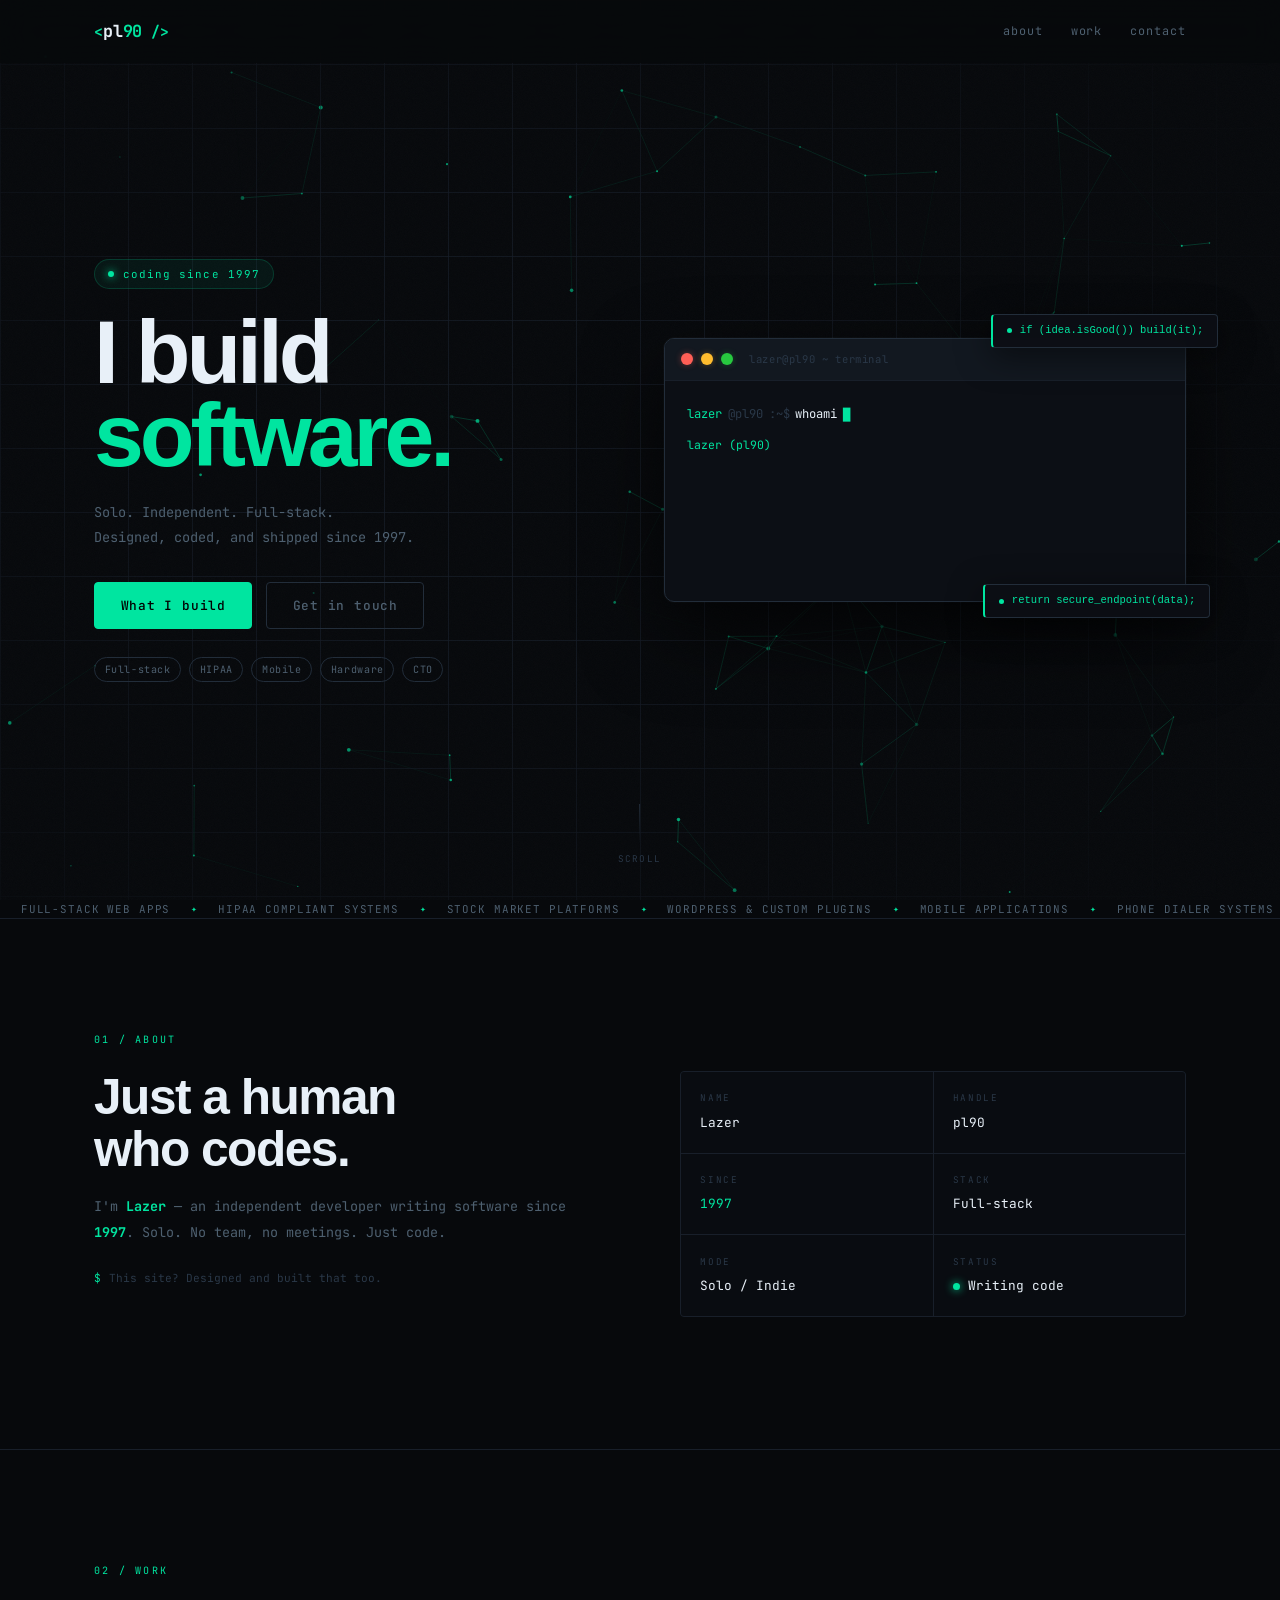
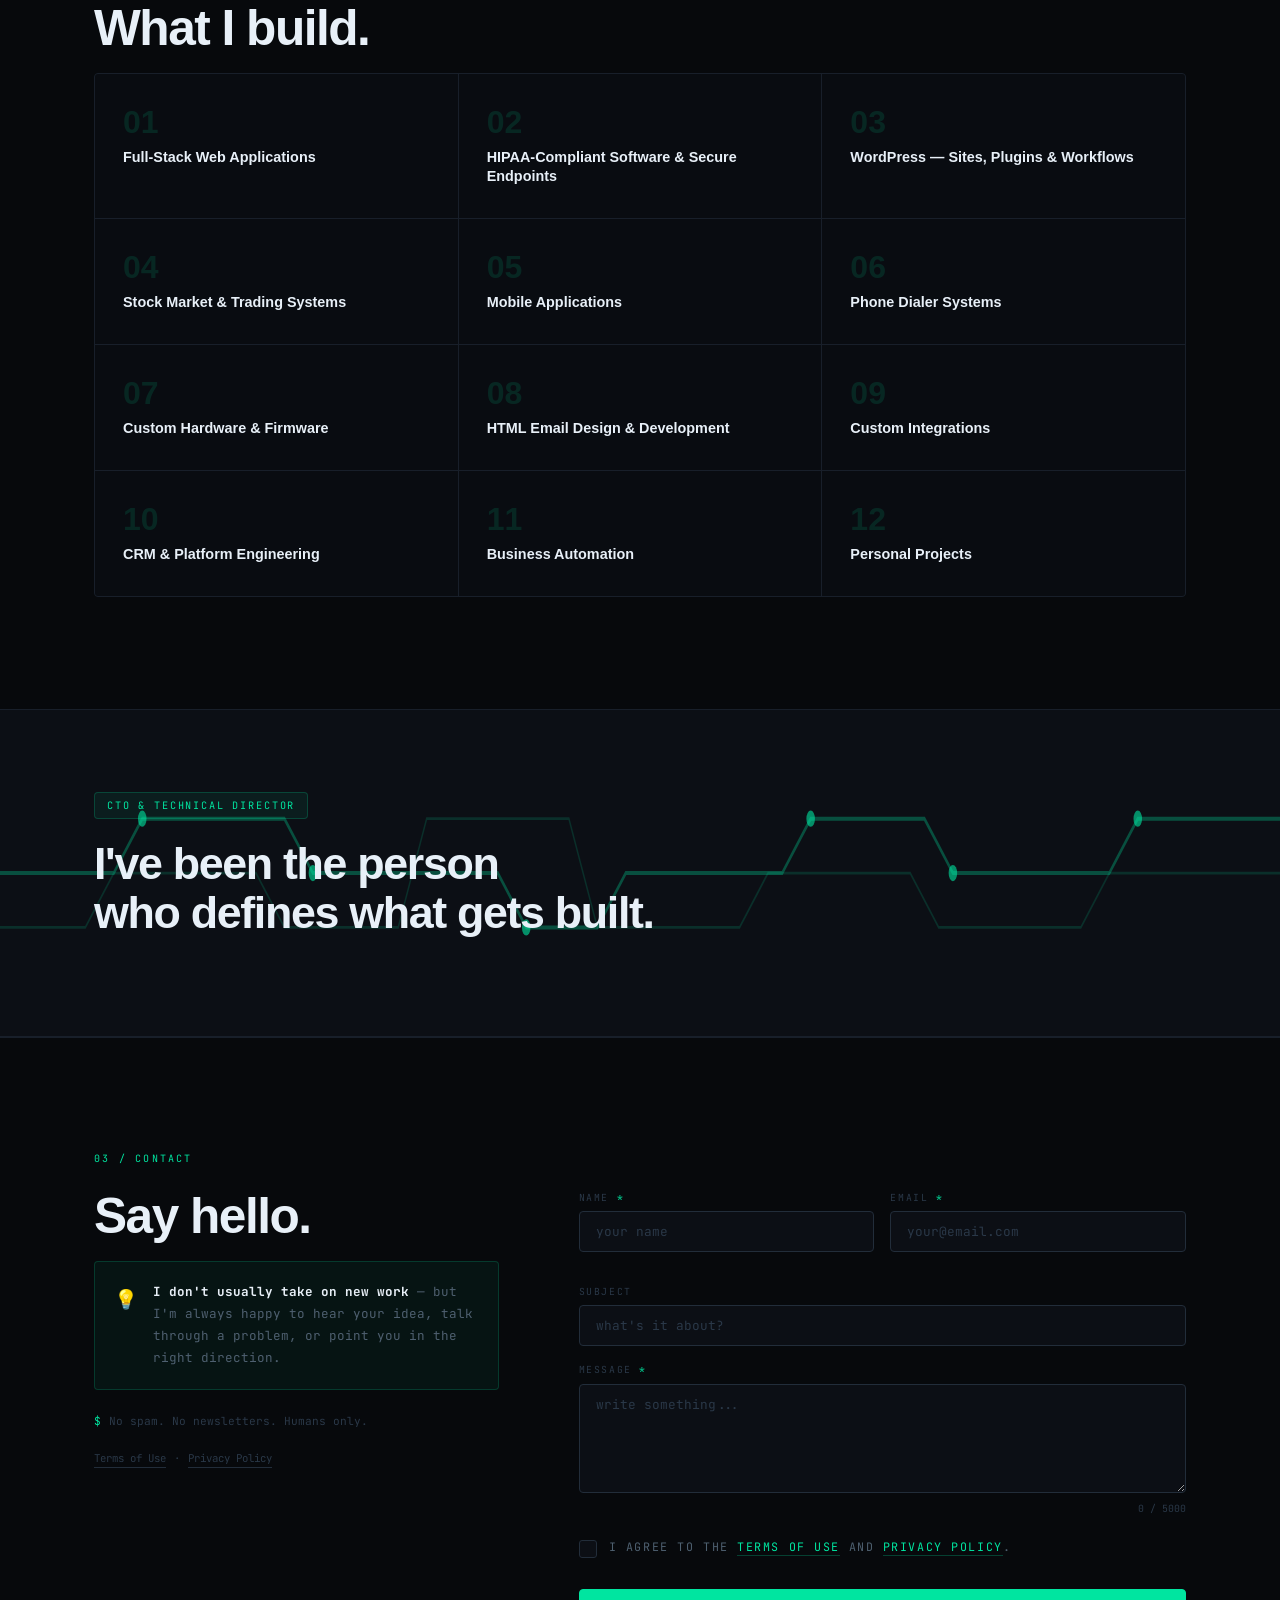
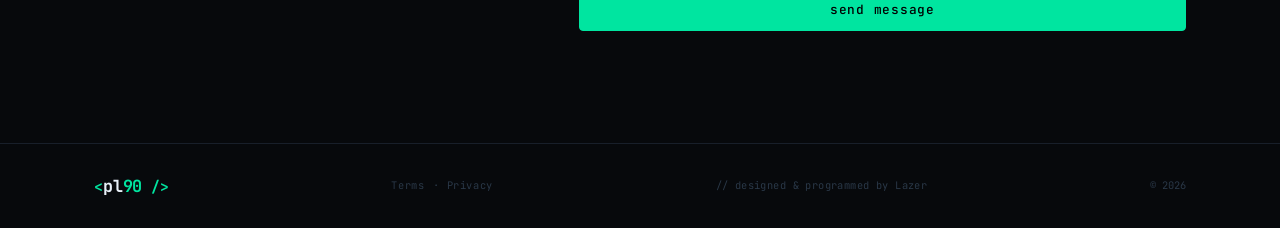
==== commit 995bbc67: "Add files via upload" ====
--- a/index.html
+++ b/index.html
@@ -3,57 +3,51 @@
 <head>
   <meta charset="UTF-8" />
   <meta name="viewport" content="width=device-width, initial-scale=1.0" />
-  <meta name="description" content="Lazer (pl90) — Software developer since 1997. Full-stack, HIPAA-compliant, WordPress, stock market systems, mobile apps, phone dialers, custom hardware, and CTO." />
+  <meta name="description" content="Lazer (pl90) — Software developer. pl90.com" />
   <meta property="og:type"        content="website" />
   <meta property="og:url"         content="https://pl90.com/" />
   <meta property="og:title"       content="pl90 — Lazer" />
-  <meta property="og:description" content="Software developer since 1997. Full-stack, HIPAA-compliant, mobile apps, stock market systems, phone dialers, custom hardware, and CTO." />
+  <meta property="og:description" content="Software developer. pl90.com" />
   <meta name="twitter:card"        content="summary" />
   <meta name="twitter:title"       content="pl90 — Lazer" />
-  <meta name="twitter:description" content="Software developer since 1997. Full-stack web apps, HIPAA systems, mobile, hardware, dialers, and CTO across multiple stacks." />
+  <meta name="twitter:description" content="Software developer. pl90.com" />
   <title>pl90 — Lazer</title>
   <link rel="stylesheet" href="style.css" />
   <link rel="preconnect" href="https://fonts.googleapis.com" />
   <link rel="preconnect" href="https://fonts.gstatic.com" crossorigin />
-  <link href="https://fonts.googleapis.com/css2?family=JetBrains+Mono:ital,wght@0,300;0,400;0,500;0,700;1,400&family=Syne:wght@400;600;700;800&display=swap" rel="stylesheet" />
+  <link href="https://fonts.googleapis.com/css2?family=JetBrains+Mono:ital,wght@0,300;0,400;0,500;0,700;1,400&family=Space+Grotesk:wght@400;500;600;700&display=swap" rel="stylesheet" />
 </head>
 <body>
 
   <div class="noise" aria-hidden="true"></div>
 
-  <!-- ══════ HEADER ══════ -->
+  <!-- HEADER -->
   <header class="header" id="header">
     <div class="header-inner">
       <a href="index.html" class="logo" aria-label="pl90 — home">
         <span class="l-bracket">&lt;</span><span class="l-name">pl<span class="l-num">90</span></span><span class="l-bracket">&nbsp;/&gt;</span>
       </a>
       <nav class="nav" aria-label="Main">
-        <a href="#about"      class="nav-link">about</a>
-        <a href="#work"       class="nav-link">work</a>
-        <a href="#bridge"     class="nav-link">the bridge</a>
-        <a href="#industries" class="nav-link">industries</a>
-        <a href="#contact"    class="nav-link">contact</a>
+        <a href="#about"   class="nav-link">about</a>
+        <a href="#work"    class="nav-link">work</a>
+        <a href="#contact" class="nav-link">contact</a>
       </nav>
       <button class="burger" id="burger" aria-label="Toggle menu" aria-expanded="false" aria-controls="mobileMenu">
         <span></span><span></span><span></span>
       </button>
     </div>
     <div class="mobile-menu" id="mobileMenu" aria-hidden="true">
-      <a href="#about"      class="ml">about</a>
-      <a href="#work"       class="ml">work</a>
-      <a href="#bridge"     class="ml">the bridge</a>
-      <a href="#industries" class="ml">industries</a>
-      <a href="#contact"    class="ml">contact</a>
+      <a href="#about"   class="ml">about</a>
+      <a href="#work"    class="ml">work</a>
+      <a href="#contact" class="ml">contact</a>
     </div>
   </header>
 
   <main>
 
-  <!-- ══════ HERO ══════ -->
+  <!-- HERO -->
   <section class="hero" id="top">
-    <!-- Particle network canvas -->
     <canvas class="hero-canvas" id="heroCanvas" aria-hidden="true"></canvas>
-    <!-- Subtle grid overlay -->
     <div class="hero-grid" aria-hidden="true"></div>
 
     <div class="hero-inner">
@@ -69,9 +63,8 @@
         </h1>
 
         <p class="hero-sub reveal">
-          Full-stack web apps, HIPAA-compliant systems, mobile applications,
-          stock market platforms, custom hardware, and phone dialer systems —
-          designed, coded, and shipped solo since 1997.
+          Solo. Independent. Full-stack.<br/>
+          Designed, coded, and shipped since 1997.
         </p>
 
         <div class="hero-cta reveal">
@@ -82,14 +75,13 @@
         <div class="hero-chips reveal">
           <span class="chip">Full-stack</span>
           <span class="chip">HIPAA</span>
-          <span class="chip">Mobile apps</span>
+          <span class="chip">Mobile</span>
           <span class="chip">Hardware</span>
           <span class="chip">CTO</span>
         </div>
       </div>
 
       <div class="hero-right reveal">
-        <!-- Terminal -->
         <div class="terminal-window">
           <div class="term-chrome">
             <span class="tc-dot r"></span>
@@ -100,12 +92,11 @@
           <div class="term-body">
             <div class="term-prompt">
               <span class="tp-user">lazer</span><span class="tp-dim">@pl90</span><span class="tp-dim">:~$</span>
-              <span id="typedCmd" class="tp-cmd"></span><span id="termCursor" class="tp-cur">▋</span>
+              <span id="typedCmd" class="tp-cmd"></span><span id="termCursor" class="tp-cur">&#9607;</span>
             </div>
             <div class="term-output" id="termOutput"></div>
           </div>
         </div>
-        <!-- Floating code snippet -->
         <div class="code-float code-float--1 reveal-delay">
           <span class="cf-dot"></span>
           <code>if (idea.isGood()) build(it);</code>
@@ -117,72 +108,44 @@
       </div>
     </div>
 
-    <!-- Scroll indicator -->
     <div class="scroll-hint" aria-hidden="true">
       <span class="sh-line"></span>
       <span class="sh-label">scroll</span>
     </div>
   </section>
 
-  <!-- ══════ MARQUEE ══════ -->
-  <div class="marquee-wrap" aria-hidden="true">
+  <!-- MARQUEE -->
+
     <div class="marquee-track">
-      <span class="mq">Full-Stack Web Apps</span><span class="mq-sep">✦</span>
-      <span class="mq">HIPAA Compliant Systems</span><span class="mq-sep">✦</span>
-      <span class="mq">Stock Market Platforms</span><span class="mq-sep">✦</span>
-      <span class="mq">WordPress &amp; Custom Plugins</span><span class="mq-sep">✦</span>
-      <span class="mq">Mobile Applications</span><span class="mq-sep">✦</span>
-      <span class="mq">Phone Dialer Systems</span><span class="mq-sep">✦</span>
-      <span class="mq">Custom Hardware Programming</span><span class="mq-sep">✦</span>
-      <span class="mq">HTML Email Design</span><span class="mq-sep">✦</span>
-      <span class="mq">Zapier / Make Alternatives</span><span class="mq-sep">✦</span>
-      <span class="mq">CTO &amp; Technical Director</span><span class="mq-sep">✦</span>
-      <span class="mq">Secure File Transfer</span><span class="mq-sep">✦</span>
-      <span class="mq">Business Automation</span><span class="mq-sep">✦</span>
-      <!-- duplicate for loop -->
-      <span class="mq">Full-Stack Web Apps</span><span class="mq-sep">✦</span>
-      <span class="mq">HIPAA Compliant Systems</span><span class="mq-sep">✦</span>
-      <span class="mq">Stock Market Platforms</span><span class="mq-sep">✦</span>
-      <span class="mq">WordPress &amp; Custom Plugins</span><span class="mq-sep">✦</span>
-      <span class="mq">Mobile Applications</span><span class="mq-sep">✦</span>
-      <span class="mq">Phone Dialer Systems</span><span class="mq-sep">✦</span>
-      <span class="mq">Custom Hardware Programming</span><span class="mq-sep">✦</span>
-      <span class="mq">HTML Email Design</span><span class="mq-sep">✦</span>
-      <span class="mq">Zapier / Make Alternatives</span><span class="mq-sep">✦</span>
-      <span class="mq">CTO &amp; Technical Director</span><span class="mq-sep">✦</span>
-      <span class="mq">Secure File Transfer</span><span class="mq-sep">✦</span>
-      <span class="mq">Business Automation</span><span class="mq-sep">✦</span>
+      <span class="mq">Full-Stack Web Apps</span><span class="mq-sep">&#10022;</span>
+      <span class="mq">HIPAA Compliant Systems</span><span class="mq-sep">&#10022;</span>
+      <span class="mq">Stock Market Platforms</span><span class="mq-sep">&#10022;</span>
+      <span class="mq">WordPress &amp; Custom Plugins</span><span class="mq-sep">&#10022;</span>
+      <span class="mq">Mobile Applications</span><span class="mq-sep">&#10022;</span>
+      <span class="mq">Phone Dialer Systems</span><span class="mq-sep">&#10022;</span>
+      <span class="mq">Custom Hardware</span><span class="mq-sep">&#10022;</span>
+      <span class="mq">HTML Email Design</span><span class="mq-sep">&#10022;</span>
+      <span class="mq">Custom Integrations</span><span class="mq-sep">&#10022;</span>
+      <span class="mq">CTO &amp; Technical Director</span><span class="mq-sep">&#10022;</span>
+      <span class="mq">Business Automation</span><span class="mq-sep">&#10022;</span>
+      <span class="mq">Secure File Transfer</span><span class="mq-sep">&#10022;</span>
+      <!-- duplicate -->
+      <span class="mq">Full-Stack Web Apps</span><span class="mq-sep">&#10022;</span>
+      <span class="mq">HIPAA Compliant Systems</span><span class="mq-sep">&#10022;</span>
+      <span class="mq">Stock Market Platforms</span><span class="mq-sep">&#10022;</span>
+      <span class="mq">WordPress &amp; Custom Plugins</span><span class="mq-sep">&#10022;</span>
+      <span class="mq">Mobile Applications</span><span class="mq-sep">&#10022;</span>
+      <span class="mq">Phone Dialer Systems</span><span class="mq-sep">&#10022;</span>
+      <span class="mq">Custom Hardware</span><span class="mq-sep">&#10022;</span>
+      <span class="mq">HTML Email Design</span><span class="mq-sep">&#10022;</span>
+      <span class="mq">Custom Integrations</span><span class="mq-sep">&#10022;</span>
+      <span class="mq">CTO &amp; Technical Director</span><span class="mq-sep">&#10022;</span>
+      <span class="mq">Business Automation</span><span class="mq-sep">&#10022;</span>
+      <span class="mq">Secure File Transfer</span><span class="mq-sep">&#10022;</span>
     </div>
   </div>
 
-  <!-- ══════ STATS BANNER ══════ -->
-  <div class="stats-banner">
-    <div class="container">
-      <div class="stats-grid reveal">
-        <div class="stat-item">
-          <div class="si-value"><span class="counter" data-target="1997" data-mode="year">1997</span></div>
-          <div class="si-label">Coding since</div>
-        </div>
-        <div class="stat-divider" aria-hidden="true"></div>
-        <div class="stat-item">
-          <div class="si-value"><span class="counter" data-target="29" data-mode="since" data-suffix="+">0</span></div>
-          <div class="si-label">Years shipping software</div>
-        </div>
-        <div class="stat-divider" aria-hidden="true"></div>
-        <div class="stat-item">
-          <div class="si-value"><span class="counter" data-target="12" data-suffix="+">0</span></div>
-          <div class="si-label">Industries served</div>
-        </div>
-        <div class="stat-divider" aria-hidden="true"></div>
-        <div class="stat-item">
-          <div class="si-value"><span class="counter" data-target="5" data-suffix="×">0</span></div>
-          <div class="si-label">CTO &amp; Technical Director roles</div>
-        </div>
-      </div>
-    </div>
-  </div>
-
-  <!-- ══════ ABOUT ══════ -->
+  <!-- ABOUT -->
   <section class="section about" id="about">
     <div class="container">
       <div class="section-label reveal">01 / about</div>
@@ -190,30 +153,7 @@
 
         <div class="about-left">
           <h2 class="section-title reveal">Just a human<br/>who codes.</h2>
-
-          <p class="reveal">
-            I'm <strong class="acc">Lazer</strong> — a developer who's been writing software since <strong class="acc">1997</strong>.
-            No team, no meetings, no standing desk that costs more than a car.
-            Just clean code, interesting problems, and nearly three decades of figuring out
-            how to make computers do exactly what I want.
-          </p>
-          <p class="reveal">
-            I've served as <strong class="acc">CTO and Technical Director</strong> on multiple software stacks —
-            setting technical direction, architecting systems, defining what the product needs to be,
-            and making sure the engineering matched it. Not someone executing other people's decisions.
-            The one making them.
-          </p>
-          <p class="reveal">
-            Beyond software, I've designed and programmed <strong class="acc">custom hardware</strong> for several
-            different projects — circuit design, firmware, the whole thing. When the part you need doesn't
-            exist as a product, you build the product.
-          </p>
-          <p class="reveal">
-            I write software for personal use and whatever catches my curiosity.
-            If it can be automated, scripted, built, or wired together —
-            I'm probably already working on it at an unreasonable hour.
-          </p>
-
+          <p class="reveal">I'm <strong class="acc">Lazer</strong> — an independent developer writing software since <strong class="acc">1997</strong>. Solo. No team, no meetings. Just code.</p>
           <div class="about-sig reveal">
             <span class="sig-sym">$</span>
             <span>This site? Designed and built that too.</span>
@@ -222,136 +162,43 @@
 
         <div class="about-right">
           <div class="stat-grid reveal">
-            <div class="sg-card">
-              <div class="sg-label">Name</div>
-              <div class="sg-val">Lazer</div>
-            </div>
-            <div class="sg-card">
-              <div class="sg-label">Handle</div>
-              <div class="sg-val">pl90</div>
-            </div>
-            <div class="sg-card">
-              <div class="sg-label">Since</div>
-              <div class="sg-val acc">1997</div>
-            </div>
-            <div class="sg-card">
-              <div class="sg-label">Stack</div>
-              <div class="sg-val">Full-stack</div>
-            </div>
-            <div class="sg-card">
-              <div class="sg-label">Mode</div>
-              <div class="sg-val">Solo / Indie</div>
-            </div>
-            <div class="sg-card">
-              <div class="sg-label">Status</div>
-              <div class="sg-val"><span class="pulse-dot"></span>Writing code</div>
-            </div>
-          </div>
-
-          <div class="cap-list reveal">
-            <div class="cap-row"><span class="cap-d"></span>Full-stack web applications</div>
-            <div class="cap-row"><span class="cap-d"></span>HIPAA-compliant software &amp; secure endpoints</div>
-            <div class="cap-row"><span class="cap-d"></span>WordPress sites &amp; custom plugins</div>
-            <div class="cap-row"><span class="cap-d"></span>Stock market &amp; trading systems</div>
-            <div class="cap-row"><span class="cap-d"></span>Mobile applications (iOS &amp; Android)</div>
-            <div class="cap-row"><span class="cap-d"></span>Phone dialer systems (VoIP / auto-dialers)</div>
-            <div class="cap-row"><span class="cap-d"></span>Custom hardware design &amp; programming</div>
-            <div class="cap-row"><span class="cap-d"></span>HTML email design &amp; development</div>
-            <div class="cap-row"><span class="cap-d"></span>CRM &amp; platform integrations</div>
-            <div class="cap-row"><span class="cap-d"></span>Make / Zapier alternative builds</div>
-          </div>
-        </div>
-
-      </div>
-    </div>
-  </section>
-
-  <!-- ══════ WORK ══════ -->
+            <div class="sg-card"><div class="sg-label">Name</div><div class="sg-val">Lazer</div></div>
+            <div class="sg-card"><div class="sg-label">Handle</div><div class="sg-val">pl90</div></div>
+            <div class="sg-card"><div class="sg-label">Since</div><div class="sg-val acc">1997</div></div>
+            <div class="sg-card"><div class="sg-label">Stack</div><div class="sg-val">Full-stack</div></div>
+            <div class="sg-card"><div class="sg-label">Mode</div><div class="sg-val">Solo / Indie</div></div>
+            <div class="sg-card"><div class="sg-label">Status</div><div class="sg-val"><span class="pulse-dot"></span>Writing code</div></div>
+          </div>
+        </div>
+
+      </div>
+    </div>
+  </section>
+
+  <!-- WORK -->
   <section class="section work" id="work">
     <div class="container">
       <div class="section-label reveal">02 / work</div>
-      <h2 class="section-title reveal">Built for the<br/>real world.</h2>
-      <p class="section-sub reveal">Custom software across the full stack — not templates, not copy-paste. Purpose-built solutions that solve the actual problem in front of you.</p>
+      <h2 class="section-title reveal">What I build.</h2>
 
       <div class="pillars">
-
-        <div class="pillar reveal">
-          <div class="pnum">01</div>
-          <h3 class="ptitle">Full-Stack Web Applications</h3>
-          <p class="pbody">End-to-end applications — databases, APIs, backends, frontends, auth, the works. Built to handle real-world load, not just the demo day crowd.</p>
-        </div>
-
-        <div class="pillar reveal">
-          <div class="pnum">02</div>
-          <h3 class="ptitle">HIPAA-Compliant Software &amp; Secure Endpoints</h3>
-          <p class="pbody">Healthcare-grade software built to HIPAA standards, including secure endpoints for file and data transfer. Encryption, audit trails, access controls — done properly, not as an afterthought.</p>
-        </div>
-
-        <div class="pillar reveal">
-          <div class="pnum">03</div>
-          <h3 class="ptitle">WordPress — Sites, Plugins &amp; Workflows</h3>
-          <p class="pbody">Custom-designed WordPress sites with bespoke plugins built from scratch. Clean code, no bloated builders, and workflows built specifically around how each site needs to run day-to-day.</p>
-        </div>
-
-        <div class="pillar reveal">
-          <div class="pnum">04</div>
-          <h3 class="ptitle">Stock Market &amp; Trading Systems</h3>
-          <p class="pbody">Full-stack systems for the stock market — data feeds, order logic, dashboards, reporting. Fast, reliable, and stress-tested well before real money is involved.</p>
-        </div>
-
-        <div class="pillar reveal">
-          <div class="pnum">05</div>
-          <h3 class="ptitle">Mobile Applications</h3>
-          <p class="pbody">Native and cross-platform mobile apps built to ship on iOS and Android. From concept to app store — the whole stack, mobile-first.</p>
-        </div>
-
-        <div class="pillar reveal">
-          <div class="pnum">06</div>
-          <h3 class="ptitle">Phone Dialer Systems</h3>
-          <p class="pbody">Custom VoIP and auto-dialer systems — predictive dialers, click-to-call, IVR, call routing, and reporting. Built around your operation, not the other way around.</p>
-        </div>
-
-        <div class="pillar reveal">
-          <div class="pnum">07</div>
-          <h3 class="ptitle">Custom Hardware &amp; Firmware</h3>
-          <p class="pbody">Designed and programmed custom hardware for several different projects — schematics, PCB, firmware, the works. Not every problem has an off-the-shelf answer. Some of them need a bespoke one with solder on it.</p>
-        </div>
-
-        <div class="pillar reveal">
-          <div class="pnum">08</div>
-          <h3 class="ptitle">HTML Email Design &amp; Development</h3>
-          <p class="pbody">Pixel-perfect HTML emails that actually render — across Gmail, Outlook, Apple Mail, and the rest of the email client zoo. Responsive, on-brand, and landing in inboxes.</p>
-        </div>
-
-        <div class="pillar reveal">
-          <div class="pnum">09</div>
-          <h3 class="ptitle">Custom Integrations — Own It Forever</h3>
-          <p class="pbody">Instead of paying Make or Zapier for every task run, I build bespoke integration software that does the same job — permanently, on your infrastructure, for a fraction of the ongoing cost.</p>
-        </div>
-
-        <div class="pillar reveal">
-          <div class="pnum">10</div>
-          <h3 class="ptitle">CRM &amp; Platform Engineering</h3>
-          <p class="pbody">Custom software built around your existing CRM so it works exactly the way your business needs — even if that feature technically doesn't exist in the platform. It does now.</p>
-        </div>
-
-        <div class="pillar reveal">
-          <div class="pnum">11</div>
-          <h3 class="ptitle">Business Automation</h3>
-          <p class="pbody">Repetitive tasks are for computers. Scripts, pipelines, and scheduled processes that just run — quietly doing the thing you'd otherwise be doing manually at 9pm on a Thursday.</p>
-        </div>
-
-        <div class="pillar reveal">
-          <div class="pnum">12</div>
-          <h3 class="ptitle">Personal Projects</h3>
-          <p class="pbody">Hobby builds, experiments, and things that exist purely because they're interesting to make. No client. No brief. No one to answer to at standup. Just code and curiosity.</p>
-        </div>
-
-      </div>
-    </div>
-  </section>
-
-  <!-- ══════ CTO BAND ══════ -->
+        <div class="pillar reveal"><div class="pnum">01</div><h3 class="ptitle">Full-Stack Web Applications</h3></div>
+        <div class="pillar reveal"><div class="pnum">02</div><h3 class="ptitle">HIPAA-Compliant Software &amp; Secure Endpoints</h3></div>
+        <div class="pillar reveal"><div class="pnum">03</div><h3 class="ptitle">WordPress — Sites, Plugins &amp; Workflows</h3></div>
+        <div class="pillar reveal"><div class="pnum">04</div><h3 class="ptitle">Stock Market &amp; Trading Systems</h3></div>
+        <div class="pillar reveal"><div class="pnum">05</div><h3 class="ptitle">Mobile Applications</h3></div>
+        <div class="pillar reveal"><div class="pnum">06</div><h3 class="ptitle">Phone Dialer Systems</h3></div>
+        <div class="pillar reveal"><div class="pnum">07</div><h3 class="ptitle">Custom Hardware &amp; Firmware</h3></div>
+        <div class="pillar reveal"><div class="pnum">08</div><h3 class="ptitle">HTML Email Design &amp; Development</h3></div>
+        <div class="pillar reveal"><div class="pnum">09</div><h3 class="ptitle">Custom Integrations</h3></div>
+        <div class="pillar reveal"><div class="pnum">10</div><h3 class="ptitle">CRM &amp; Platform Engineering</h3></div>
+        <div class="pillar reveal"><div class="pnum">11</div><h3 class="ptitle">Business Automation</h3></div>
+        <div class="pillar reveal"><div class="pnum">12</div><h3 class="ptitle">Personal Projects</h3></div>
+      </div>
+    </div>
+  </section>
+
+  <!-- CTO BAND -->
   <section class="cto-band" aria-label="CTO and Technical Director">
     <div class="cto-svg-wrap" aria-hidden="true">
       <svg class="cto-svg" viewBox="0 0 900 120" xmlns="http://www.w3.org/2000/svg" preserveAspectRatio="none">
@@ -363,118 +210,37 @@
         <circle class="svg-node" cx="570" cy="40" r="3" fill="#00e5a0" opacity="0.6"/>
         <circle class="svg-node" cx="670" cy="60" r="3" fill="#00e5a0" opacity="0.6"/>
         <circle class="svg-node" cx="800" cy="40" r="3" fill="#00e5a0" opacity="0.6"/>
-        <!-- Animated nodes pulse via CSS -->
       </svg>
     </div>
     <div class="container">
       <div class="cto-inner reveal">
         <div class="cto-badge">CTO &amp; Technical Director</div>
         <h2 class="cto-title">I've been the person<br/>who defines what gets built.</h2>
-        <p class="cto-body">
-          On multiple software stacks, I've served as CTO and Technical Director —
-          the person deciding what the product actually is, how it's structured, what gets built first,
-          and why the architecture works the way it does. Setting direction, designing systems,
-          defining features, and guiding teams from whiteboard to shipped software.
-          Not just a coder who got promoted. The technical decision-maker from day one.
-        </p>
-      </div>
-    </div>
-  </section>
-
-  <section class="integration-band" aria-label="Custom integrations alternative to Make and Zapier">
-    <div class="container">
-      <div class="ib-inner reveal">
-        <div class="ib-tag">// stop the recurring bill</div>
-        <h2 class="ib-title">Make &amp; Zapier charge you<br/>every time something runs.</h2>
-        <p class="ib-body">I build the same integrations as standalone software — connecting systems, automating workflows, syncing data — with no usage fees, no task limits, no lock-in. Own it outright. At any real volume, the savings are immediate and compound forever.</p>
-      </div>
-    </div>
-  </section>
-
-  <!-- ══════ THE BRIDGE ══════ -->
-  <section class="section bridge" id="bridge">
-    <div class="container">
-      <div class="section-label reveal">03 / the bridge</div>
-      <div class="bridge-grid">
-        <div class="bridge-left reveal">
-          <h2 class="section-title">Your software.<br/>Your rules.</h2>
-          <p>Every business has a system they're committed to — a CRM, a platform, a tool that does 80% of what they need. That other 20%? It either doesn't exist, costs extra, or can't be configured to match how you actually operate.</p>
-          <p>I build custom software that wraps around, extends, or bridges your existing platform — so it behaves exactly the way it should have from day one. No vendor tickets. No workarounds. No "that's not a feature we offer."</p>
-          <p>If a part of your workflow can't be done inside the system, I build the layer that makes it happen — and makes it feel like it was always there.</p>
-        </div>
-        <div class="bridge-steps reveal">
-          <div class="bstep"><span class="bsn">01</span><div><h4>Identify the gap</h4><p>Find exactly where the platform falls short of what the business needs.</p></div></div>
-          <div class="bstep"><span class="bsn">02</span><div><h4>Build the extension</h4><p>Custom plugin, integration, or standalone tool that fills it precisely.</p></div></div>
-          <div class="bstep"><span class="bsn">03</span><div><h4>Connect it cleanly</h4><p>Wired into the existing workflow so it feels native, not bolted on.</p></div></div>
-          <div class="bstep"><span class="bsn">04</span><div><h4>System complete</h4><p>No more workarounds. No manual gaps. Just the process, working.</p></div></div>
-        </div>
-      </div>
-      <div class="be-wrap reveal">
-        <div class="be-label">// examples of gaps I've filled</div>
-        <div class="be-grid">
-          <div class="be">Custom CRM fields &amp; logic the platform doesn't natively support</div>
-          <div class="be">WordPress plugins that fully replace paid third-party services</div>
-          <div class="be">Workflows connecting systems with no official integration</div>
-          <div class="be">HIPAA-compliant data pipelines where standard tools wouldn't qualify</div>
-          <div class="be">Stock market data feeds wired to internal reporting dashboards</div>
-          <div class="be">Billing logic layered onto systems not originally built for it</div>
-        </div>
-      </div>
-    </div>
-  </section>
-
-  <!-- ══════ INDUSTRIES ══════ -->
-  <section class="section industries" id="industries">
-    <div class="container">
-      <div class="section-label reveal">04 / industries</div>
-      <h2 class="section-title reveal">Shipped across<br/>industries.</h2>
-      <p class="section-sub reveal">Full-stack applications delivered for businesses with absolutely nothing in common — except they needed software that actually worked. Turns out that's universal.</p>
-
-      <div class="ind-grid">
-        <div class="ind-card reveal"><span class="ii">🏥</span><span class="in">Medical &amp; HIPAA</span><span class="inote">Secure, compliant, and built to standards that actually matter</span></div>
-        <div class="ind-card reveal"><span class="ii">🧾</span><span class="in">Billing</span><span class="inote">Numbers in, numbers out, nobody angry — the dream</span></div>
-        <div class="ind-card reveal"><span class="ii">📈</span><span class="in">Stock Market &amp; Trading</span><span class="inote">Full-stack systems built for market data, orders, and reporting</span></div>
-        <div class="ind-card reveal"><span class="ii">🏗️</span><span class="in">Steel Fabrication</span><span class="inote">Full-stack operations software for a world built in steel</span></div>
-        <div class="ind-card reveal"><span class="ii">🚛</span><span class="in">Demolition &amp; Rubbish Removal</span><span class="inote">Scheduling, dispatch, and job tracking for work that happens on-site and in trucks</span></div>
-        <div class="ind-card reveal"><span class="ii">📱</span><span class="in">Mobile Applications</span><span class="inote">iOS &amp; Android — built to ship and built to work</span></div>
-        <div class="ind-card reveal"><span class="ii">☎️</span><span class="in">Phone Dialer Systems</span><span class="inote">VoIP, auto-dialers, IVR, and call routing — custom-built</span></div>
-        <div class="ind-card reveal"><span class="ii">🛎️</span><span class="in">Service</span><span class="inote">End-to-end ops — CRM, scheduling, and customer management without the gaps</span></div>
-        <div class="ind-card reveal"><span class="ii">📡</span><span class="in">Communications</span><span class="inote">Systems that send, receive, and process — without drama</span></div>
-        <div class="ind-card reveal"><span class="ii">✉️</span><span class="in">HTML Email</span><span class="inote">Designed and built to render correctly everywhere</span></div>
-        <div class="ind-card reveal"><span class="ii">🔩</span><span class="in">Custom Hardware</span><span class="inote">Schematics, PCB design, firmware — built from scratch for specific problems</span></div>
-        <div class="ind-card reveal"><span class="ii">⚙️</span><span class="in">&amp; Many More</span><span class="inote">If it's worth solving, the industry is just a detail</span></div>
-      </div>
-    </div>
-  </section>
-
-  <!-- ══════ CONTACT ══════ -->
+      </div>
+    </div>
+  </section>
+
+  <!-- CONTACT -->
   <section class="section contact" id="contact">
     <div class="container">
-      <div class="section-label reveal">05 / contact</div>
+      <div class="section-label reveal">03 / contact</div>
       <div class="contact-wrap">
 
         <div class="contact-left reveal">
           <h2 class="section-title">Say hello.</h2>
-
-          <!-- Availability note -->
           <div class="avail-note">
-            <div class="avail-icon">💡</div>
+            <div class="avail-icon">&#128161;</div>
             <div class="avail-text">
-              <strong>I don't usually take on new work</strong> — but I'm always happy to hear your idea,
-              talk through a problem, or point you in the right direction.
-              Sometimes the most valuable conversation is figuring out who to call.
-              Drop a message either way.
-            </div>
-          </div>
-
-          <p>No chatbots. No auto-responders. No sales team routing your email to someone who'll call at the worst possible moment. Just a human on the other end.</p>
+              <strong>I don't usually take on new work</strong> — but I'm always happy to hear your idea, talk through a problem, or point you in the right direction.
+            </div>
+          </div>
           <div class="cn-note">
             <span class="cn-sym">$</span>
             <span>No spam. No newsletters. Humans only.</span>
           </div>
           <div class="legal-links">
             <a href="terms.html"   class="ll">Terms of Use</a>
-            <span class="ll-sep">·</span>
+            <span class="ll-sep">&#183;</span>
             <a href="privacy.html" class="ll">Privacy Policy</a>
           </div>
         </div>
@@ -483,7 +249,6 @@
               action="https://formspree.io/f/xvzvykkd"
               method="POST" novalidate>
 
-          <!-- HONEYPOTS -->
           <div class="hp-trap" aria-hidden="true">
             <input type="text" name="hp_website" tabindex="-1" autocomplete="off" />
             <input type="text" name="hp_phone"   tabindex="-1" autocomplete="off" />
@@ -491,7 +256,6 @@
             <input type="url"  name="hp_url"     tabindex="-1" autocomplete="off" />
           </div>
 
-          <!-- METADATA -->
           <input type="hidden" id="meta_loaded_at"    name="_form_loaded_at"       value="" />
           <input type="hidden" id="meta_session_id"   name="_session_id"           value="" />
           <input type="hidden" id="meta_ip"           name="_visitor_ip"           value="" />
@@ -532,16 +296,15 @@
           <input type="hidden" id="meta_agreed_at"    name="_agreed_at"            value="" />
           <input type="hidden" name="_subject" value="[pl90.com] New contact message" />
 
-          <!-- VISIBLE FIELDS -->
           <div class="frow">
             <div class="fg">
               <label for="fname">name <span class="req">*</span></label>
-              <input type="text"  id="fname"  name="name"    placeholder="your name"      required autocomplete="name"  maxlength="100" />
+              <input type="text"  id="fname"  name="name"  placeholder="your name"      required autocomplete="name"  maxlength="100" />
               <span class="ferr" id="nameErr"></span>
             </div>
             <div class="fg">
               <label for="femail">email <span class="req">*</span></label>
-              <input type="email" id="femail" name="email"   placeholder="your@email.com" required autocomplete="email" maxlength="200" />
+              <input type="email" id="femail" name="email" placeholder="your@email.com" required autocomplete="email" maxlength="200" />
               <span class="ferr" id="emailErr"></span>
             </div>
           </div>
@@ -569,7 +332,6 @@
                 <a href="terms.html"   target="_blank" class="flink">Terms of Use</a>
                 and
                 <a href="privacy.html" target="_blank" class="flink">Privacy Policy</a>.
-                I understand this form collects contact details and technical metadata to enable a response.
               </span>
             </label>
             <span class="ferr" id="agreeErr"></span>
@@ -577,12 +339,12 @@
 
           <button type="submit" class="btn btn-primary btn-block" id="submitBtn">
             <span id="btnText">send message</span>
-            <span id="btnLoading" style="display:none;"><span class="spin"></span>sending…</span>
+            <span id="btnLoading" style="display:none;"><span class="spin"></span>sending&hellip;</span>
           </button>
 
-          <div class="fb fb-ok"   id="formSuccess"   role="alert" aria-live="polite"><span class="fbi">✓</span><div><strong>Message received.</strong><br/><small>I'll get back to you — probably faster than you expect.</small></div></div>
-          <div class="fb fb-err"  id="formError"     role="alert" aria-live="assertive"><span class="fbi">✗</span><div><strong>Something went wrong.</strong><br/><small id="formErrorMsg">Please try again.</small></div></div>
-          <div class="fb fb-warn" id="formRateLimit" role="alert" aria-live="assertive"><span class="fbi">⚠</span><div><strong>Slow down there.</strong><br/><small>You sent a message recently. Try again in a few minutes.</small></div></div>
+          <div class="fb fb-ok"   id="formSuccess"   role="alert" aria-live="polite"><span class="fbi">&#10003;</span><div><strong>Message received.</strong><br/><small>I'll get back to you — probably faster than you expect.</small></div></div>
+          <div class="fb fb-err"  id="formError"     role="alert" aria-live="assertive"><span class="fbi">&#10007;</span><div><strong>Something went wrong.</strong><br/><small id="formErrorMsg">Please try again.</small></div></div>
+          <div class="fb fb-warn" id="formRateLimit" role="alert" aria-live="assertive"><span class="fbi">&#9888;</span><div><strong>Slow down there.</strong><br/><small>You sent a message recently. Try again in a few minutes.</small></div></div>
 
         </form>
       </div>
@@ -591,7 +353,7 @@
 
   </main>
 
-  <!-- ══════ FOOTER ══════ -->
+  <!-- FOOTER -->
   <footer class="footer">
     <div class="container">
       <div class="footer-row">
@@ -600,7 +362,7 @@
         </a>
         <div class="footer-links">
           <a href="terms.html"   class="fl">Terms</a>
-          <span class="fl-sep">·</span>
+          <span class="fl-sep">&#183;</span>
           <a href="privacy.html" class="fl">Privacy</a>
         </div>
         <span class="footer-copy">// designed &amp; programmed by Lazer</span>
@@ -611,4 +373,4 @@
 
   <script src="script.js"></script>
 </body>
-</html>
+</html>
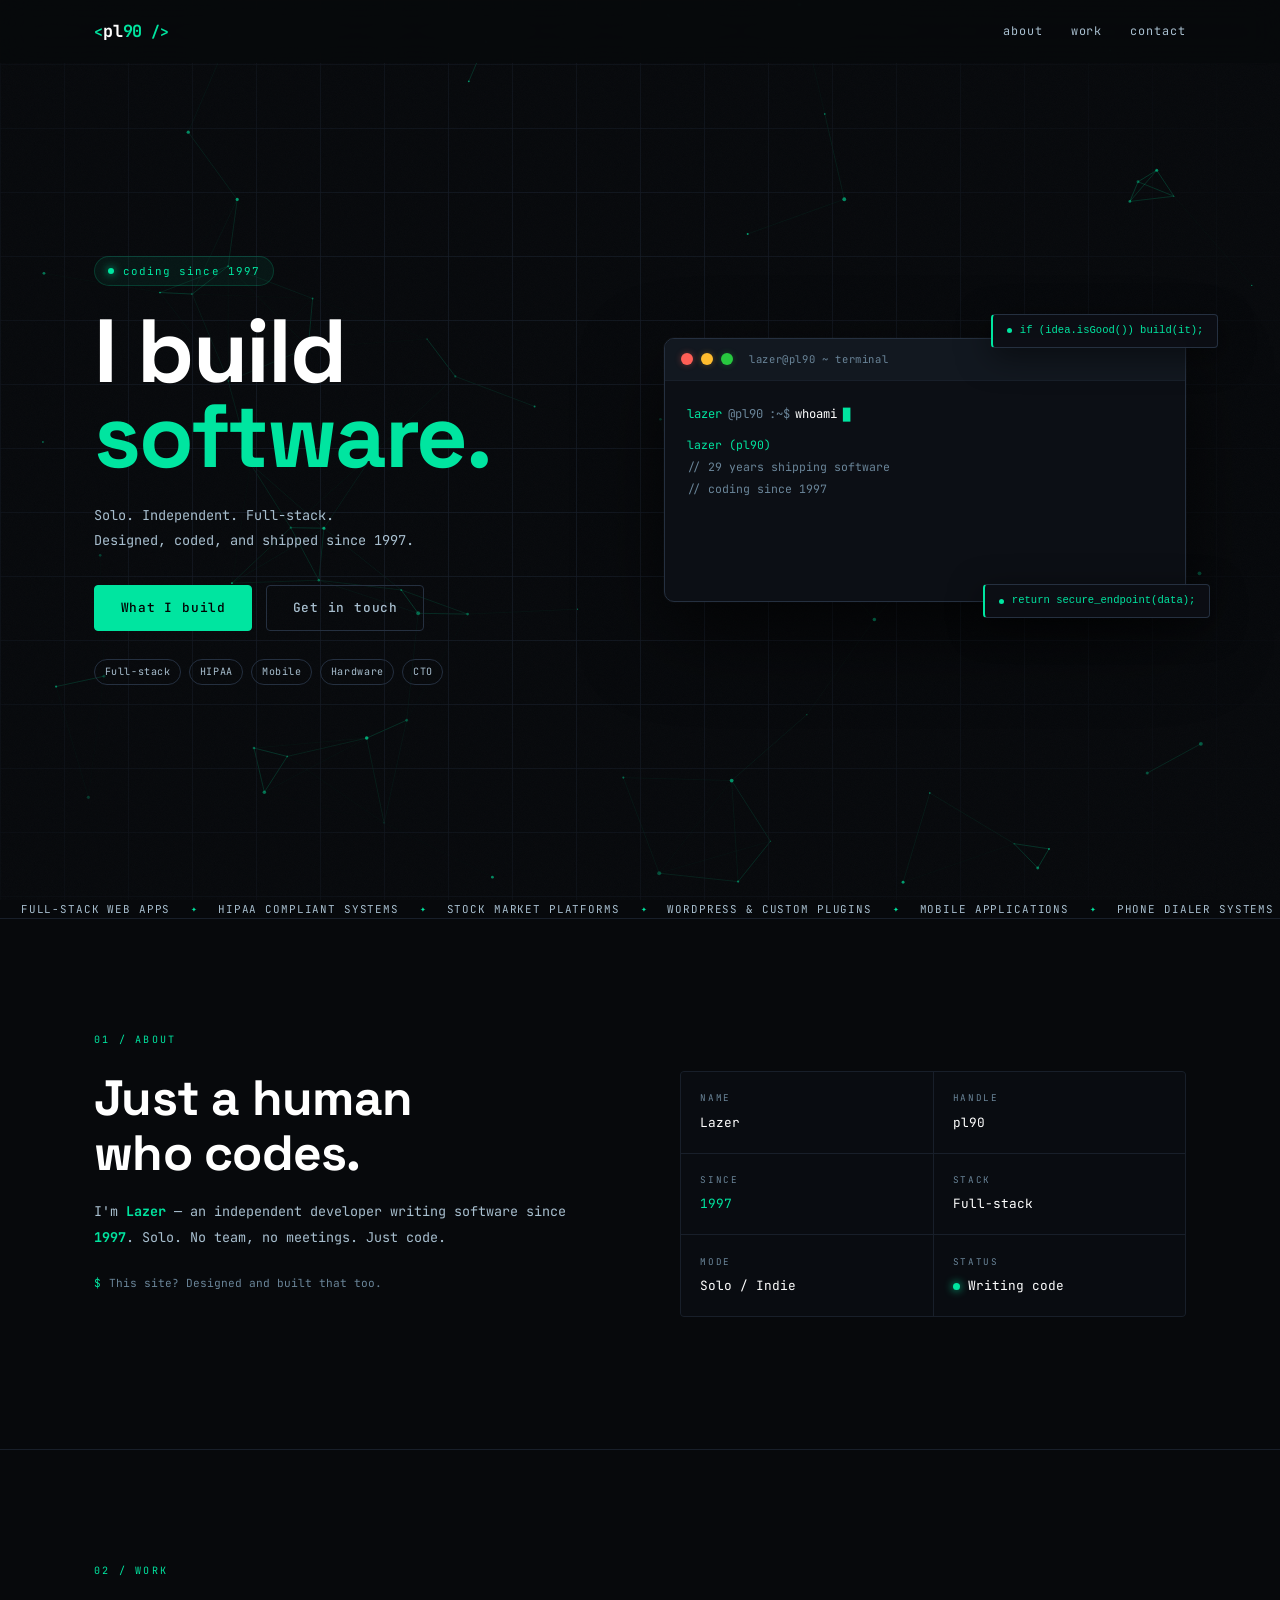
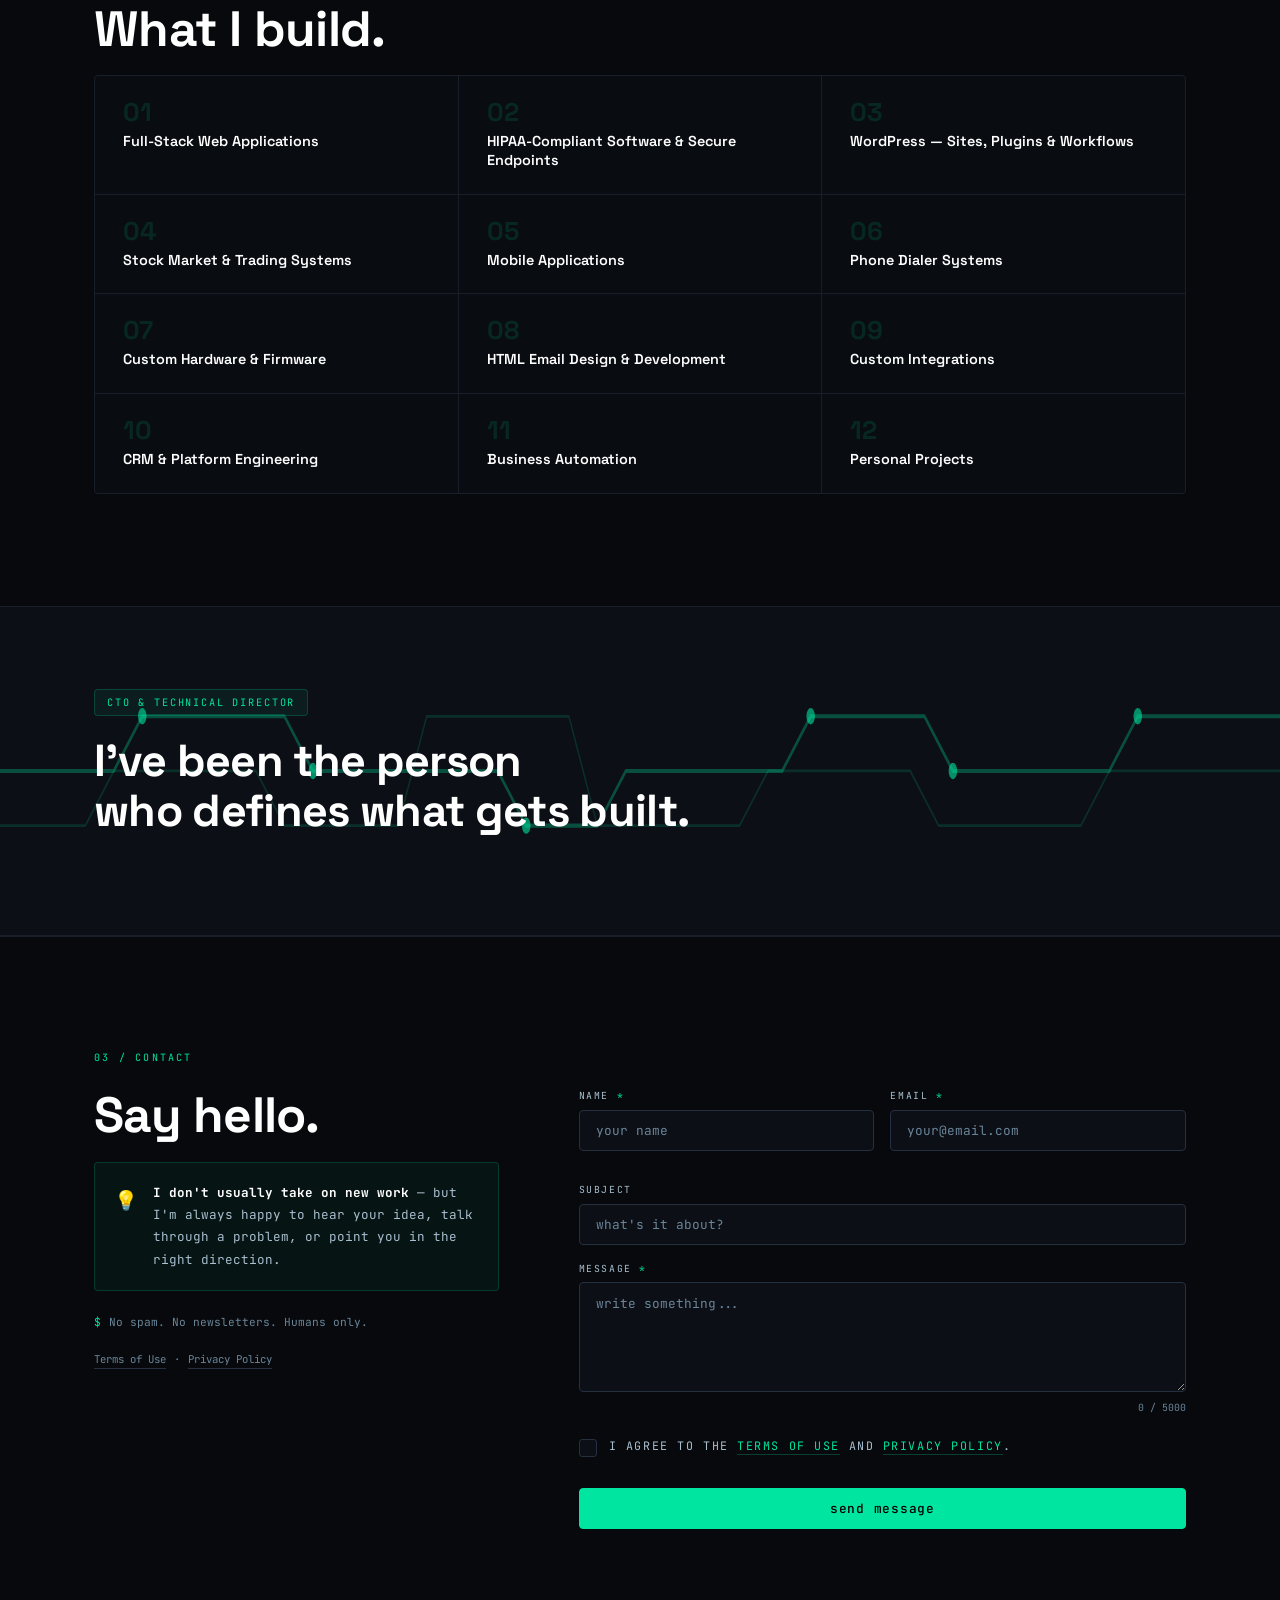
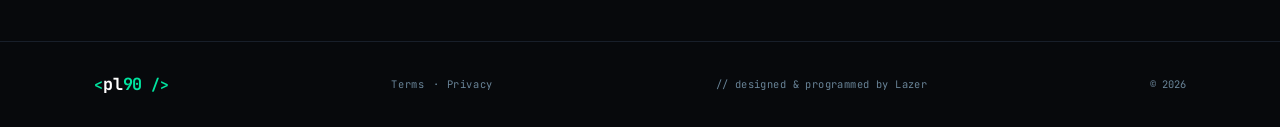
==== commit f6a51d2a: "Add files via upload" ====
--- a/index.html
+++ b/index.html
@@ -108,10 +108,7 @@
       </div>
     </div>
 
-    <div class="scroll-hint" aria-hidden="true">
-      <span class="sh-line"></span>
-      <span class="sh-label">scroll</span>
-    </div>
+
   </section>
 
   <!-- MARQUEE -->
--- a/style.css
+++ b/style.css
@@ -1,7 +1,7 @@
 /* ============================================================
    PL90.COM — STYLESHEET v4
    ============================================================ */
-:root{--bg:#07090c;--bg-2:#0c0f15;--bg-3:#121820;--bg-card:#090c11;--border:#181f2a;--border-2:#222d3a;--accent:#00e5a0;--accent-d:#00a872;--accent-g:rgba(0,229,160,.12);--accent-gs:rgba(0,229,160,.22);--text:#bccad6;--text-m:#4e6070;--text-d:#2a3848;--white:#e8f0f8;--red:#ff5f56;--yellow:#ffbd2e;--green:#27c93f;--warn:#f0a500;--fm:'JetBrains Mono','Fira Code',monospace;--fs:'Syne',sans-serif;--r:4px;--r-lg:10px;--mw:1140px;--ease:.2s ease;--py:7rem;}
+:root{--bg:#07090c;--bg-2:#0c0f15;--bg-3:#121820;--bg-card:#090c11;--border:#181f2a;--border-2:#253040;--accent:#00e5a0;--accent-d:#00a872;--accent-g:rgba(0,229,160,.12);--accent-gs:rgba(0,229,160,.22);--text:#e2eaf2;--text-m:#a8bfcf;--text-d:#6a8599;--white:#ffffff;--red:#ff5f56;--yellow:#ffbd2e;--green:#27c93f;--warn:#f0a500;--fm:'JetBrains Mono','Fira Code',monospace;--fs:'Space Grotesk',sans-serif;--r:4px;--r-lg:10px;--mw:1140px;--ease:.2s ease;--py:7rem;}
 *,*::before,*::after{box-sizing:border-box;margin:0;padding:0;}
 html{scroll-behavior:smooth;font-size:16px;-webkit-text-size-adjust:100%;}
 body{background:var(--bg);color:var(--text);font-family:var(--fm);line-height:1.7;overflow-x:hidden;-webkit-font-smoothing:antialiased;}
@@ -47,17 +47,18 @@
 /* SECTION */
 .section{padding:var(--py) 0;border-top:1px solid var(--border);position:relative;}
 .section-label{font-size:.63rem;letter-spacing:.22em;color:var(--accent);text-transform:uppercase;margin-bottom:1.4rem;}
-.section-title{font-family:var(--fs);font-weight:800;font-size:clamp(1.9rem,4.5vw,3.1rem);color:var(--white);line-height:1.05;letter-spacing:-.03em;margin-bottom:1.2rem;}
+.section-title{font-family:var(--fs);font-weight:700;font-size:clamp(1.9rem,4.5vw,3.1rem);color:var(--white);line-height:1.1;letter-spacing:-.015em;margin-bottom:1.2rem;}
 .section-sub{font-size:.84rem;color:var(--text-m);max-width:530px;line-height:1.9;margin-bottom:3rem;}
 /* HERO */
 .hero{min-height:100vh;padding:100px 0 60px;display:flex;flex-direction:column;justify-content:center;position:relative;overflow:hidden;}
+@media(max-width:768px){.hero{min-height:100svh;padding:90px 0 40px;}}
 .hero-canvas{position:absolute;inset:0;width:100%;height:100%;pointer-events:none;z-index:0;}
 .hero-grid{position:absolute;inset:0;z-index:0;background-image:linear-gradient(rgba(24,31,42,.7) 1px,transparent 1px),linear-gradient(90deg,rgba(24,31,42,.7) 1px,transparent 1px);background-size:64px 64px;-webkit-mask-image:radial-gradient(ellipse 70% 80% at 40% 50%,black 30%,transparent 100%);mask-image:radial-gradient(ellipse 70% 80% at 40% 50%,black 30%,transparent 100%);}
 .hero-inner{max-width:var(--mw);margin:0 auto;padding:0 1.5rem;width:100%;display:grid;grid-template-columns:1fr 1fr;align-items:center;gap:3rem;position:relative;z-index:1;}
 .hero-badge{display:inline-flex;align-items:center;gap:.55rem;font-size:.68rem;color:var(--accent);letter-spacing:.1em;background:rgba(0,229,160,.06);border:1px solid rgba(0,229,160,.18);padding:.3rem .8rem;border-radius:100px;margin-bottom:1.4rem;}
 .badge-dot{width:6px;height:6px;border-radius:50%;background:var(--accent);box-shadow:0 0 8px var(--accent);animation:pdot 2s ease-in-out infinite;flex-shrink:0;}
 @keyframes pdot{0%,100%{opacity:1;box-shadow:0 0 6px var(--accent);}50%{opacity:.4;box-shadow:0 0 16px var(--accent);}}
-.hero-title{font-family:var(--fs);font-weight:800;font-size:clamp(3.2rem,7vw,5.8rem);line-height:.92;letter-spacing:-.045em;margin-bottom:1.5rem;display:flex;flex-direction:column;}
+.hero-title{font-family:var(--fs);font-weight:700;font-size:clamp(3.2rem,7vw,5.8rem);line-height:.95;letter-spacing:-.02em;margin-bottom:1.5rem;display:flex;flex-direction:column;}
 .ht-white{color:var(--white);}.ht-accent{color:var(--accent);}
 .hero-sub{font-size:.85rem;color:var(--text-m);max-width:400px;line-height:1.85;margin-bottom:2rem;}
 .hero-cta{display:flex;gap:.85rem;flex-wrap:wrap;margin-bottom:1.75rem;}
@@ -96,7 +97,7 @@
 @keyframes fadeInUp{from{opacity:0;transform:translateX(-50%) translateY(10px);}to{opacity:1;transform:translateX(-50%) translateY(0);}}
 @keyframes shpulse{0%,100%{opacity:1;}50%{opacity:.3;}}
 @media(max-width:960px){.hero-inner{grid-template-columns:1fr;}.hero-right{display:none;}.hero-sub{max-width:100%;}}
-@media(max-width:480px){.hero-title{font-size:clamp(2.8rem,13vw,4rem);}.hero-cta{flex-direction:column;}.hero-cta .btn{justify-content:center;}}
+@media(max-width:480px){.hero-title{font-size:clamp(2.8rem,13vw,4rem);}.hero-cta{flex-direction:column;}.hero-cta .btn{justify-content:center;}.scroll-hint{display:none;}}
 /* MARQUEE */
 .marquee-wrap{border-top:1px solid var(--border);border-bottom:1px solid var(--border);padding:.8rem 0;overflow:hidden;background:var(--bg-2);}
 .marquee-track{display:flex;align-items:center;animation:mqanim 42s linear infinite;white-space:nowrap;}
@@ -108,7 +109,7 @@
 .stats-banner{background:linear-gradient(135deg,rgba(0,229,160,.04) 0%,transparent 60%);border-top:1px solid rgba(0,229,160,.12);border-bottom:1px solid var(--border);padding:3rem 0;}
 .stats-grid{display:flex;align-items:center;justify-content:space-around;flex-wrap:wrap;gap:2rem;}
 .stat-item{text-align:center;}
-.si-value{font-family:var(--fs);font-weight:800;font-size:clamp(2.2rem,5vw,3.5rem);color:var(--accent);line-height:1;letter-spacing:-.04em;margin-bottom:.4rem;}
+.si-value{font-family:var(--fs);font-weight:700;font-size:clamp(2.2rem,5vw,3.5rem);color:var(--accent);line-height:1;letter-spacing:-.02em;margin-bottom:.4rem;}
 .si-label{font-size:.65rem;color:var(--text-m);letter-spacing:.08em;text-transform:uppercase;}
 .stat-divider{width:1px;height:60px;background:var(--border-2);}
 @media(max-width:640px){.stat-divider{display:none;}.stats-grid{gap:1.5rem;}}
@@ -139,11 +140,11 @@
 @media(max-width:900px){.about-grid{grid-template-columns:1fr;gap:3rem;}}
 /* WORK */
 .pillars{display:grid;grid-template-columns:repeat(3,1fr);gap:1px;background:var(--border);border:1px solid var(--border);border-radius:var(--r);overflow:hidden;}
-.pillar{background:var(--bg-card);padding:2rem 1.75rem;display:flex;flex-direction:column;gap:.65rem;position:relative;overflow:hidden;transition:background var(--ease);}
+.pillar{background:var(--bg-card);padding:1.5rem 1.75rem;display:flex;flex-direction:column;gap:.4rem;position:relative;overflow:hidden;transition:background var(--ease);}
 .pillar::before{content:'';position:absolute;top:0;left:0;right:0;height:2px;background:linear-gradient(90deg,var(--accent),transparent);transform:scaleX(0);transform-origin:left;transition:transform .35s ease;}
 .pillar:hover{background:var(--bg-3);}.pillar:hover::before{transform:scaleX(1);}
-.pnum{font-family:var(--fs);font-size:2rem;font-weight:800;color:var(--accent);opacity:.12;line-height:1;}
-.ptitle{font-family:var(--fs);font-weight:700;font-size:.9rem;color:var(--white);line-height:1.3;}
+.pnum{font-family:var(--fs);font-size:1.6rem;font-weight:800;color:var(--accent);opacity:.12;line-height:1;}
+.ptitle{font-family:var(--fs);font-weight:600;font-size:.9rem;color:var(--white);line-height:1.3;}
 .pbody{font-size:.76rem;color:var(--text-m);line-height:1.85;}
 @media(max-width:900px){.pillars{grid-template-columns:repeat(2,1fr);}}
 @media(max-width:560px){.pillars{grid-template-columns:1fr;}}
@@ -158,7 +159,7 @@
 @keyframes nodePulse{0%,100%{opacity:.6;}50%{opacity:1;filter:drop-shadow(0 0 4px #00e5a0);}}
 .cto-inner{position:relative;z-index:1;max-width:720px;}
 .cto-badge{display:inline-block;font-size:.64rem;color:var(--accent);letter-spacing:.18em;text-transform:uppercase;background:rgba(0,229,160,.07);border:1px solid rgba(0,229,160,.2);padding:.25rem .75rem;border-radius:var(--r);margin-bottom:1.25rem;}
-.cto-title{font-family:var(--fs);font-weight:800;font-size:clamp(1.8rem,4vw,2.8rem);color:var(--white);line-height:1.08;letter-spacing:-.03em;margin-bottom:1.25rem;}
+.cto-title{font-family:var(--fs);font-weight:700;font-size:clamp(1.8rem,4vw,2.8rem);color:var(--white);line-height:1.1;letter-spacing:-.015em;margin-bottom:1.25rem;}
 .cto-body{font-size:.84rem;color:var(--text-m);line-height:1.9;max-width:640px;}
 /* INTEGRATION BAND */
 .integration-band{background:linear-gradient(135deg,rgba(0,229,160,.04) 0%,transparent 60%);border-top:1px solid rgba(0,229,160,.14);border-bottom:1px solid rgba(0,229,160,.06);padding:4.5rem 0;}
@@ -210,10 +211,10 @@
 .frow{display:grid;grid-template-columns:1fr 1fr;gap:1rem;}
 @media(max-width:560px){.frow{grid-template-columns:1fr;}}
 .fg{display:flex;flex-direction:column;gap:.3rem;}
-.fg label{font-size:.61rem;letter-spacing:.16em;text-transform:uppercase;color:var(--text-d);}
+.fg label{font-size:.61rem;letter-spacing:.16em;text-transform:uppercase;color:var(--text-m);}
 .req{color:var(--accent);}
 .fg input,.fg textarea{background:var(--bg-2);border:1px solid var(--border-2);border-radius:var(--r);padding:.7rem 1rem;font-family:var(--fm);font-size:.8rem;color:var(--text);outline:none;resize:vertical;transition:border-color var(--ease),box-shadow var(--ease);-webkit-appearance:none;}
-.fg input::placeholder,.fg textarea::placeholder{color:var(--text-d);}
+.fg input::placeholder,.fg textarea::placeholder{color:var(--text-d);opacity:1;}
 .fg input:focus,.fg textarea:focus{border-color:var(--accent);box-shadow:0 0 0 3px var(--accent-g);}
 .fg input.invalid,.fg textarea.invalid{border-color:var(--red);box-shadow:0 0 0 3px rgba(255,95,86,.1);}
 .ff-row{display:flex;justify-content:space-between;align-items:flex-start;margin-top:.2rem;}
